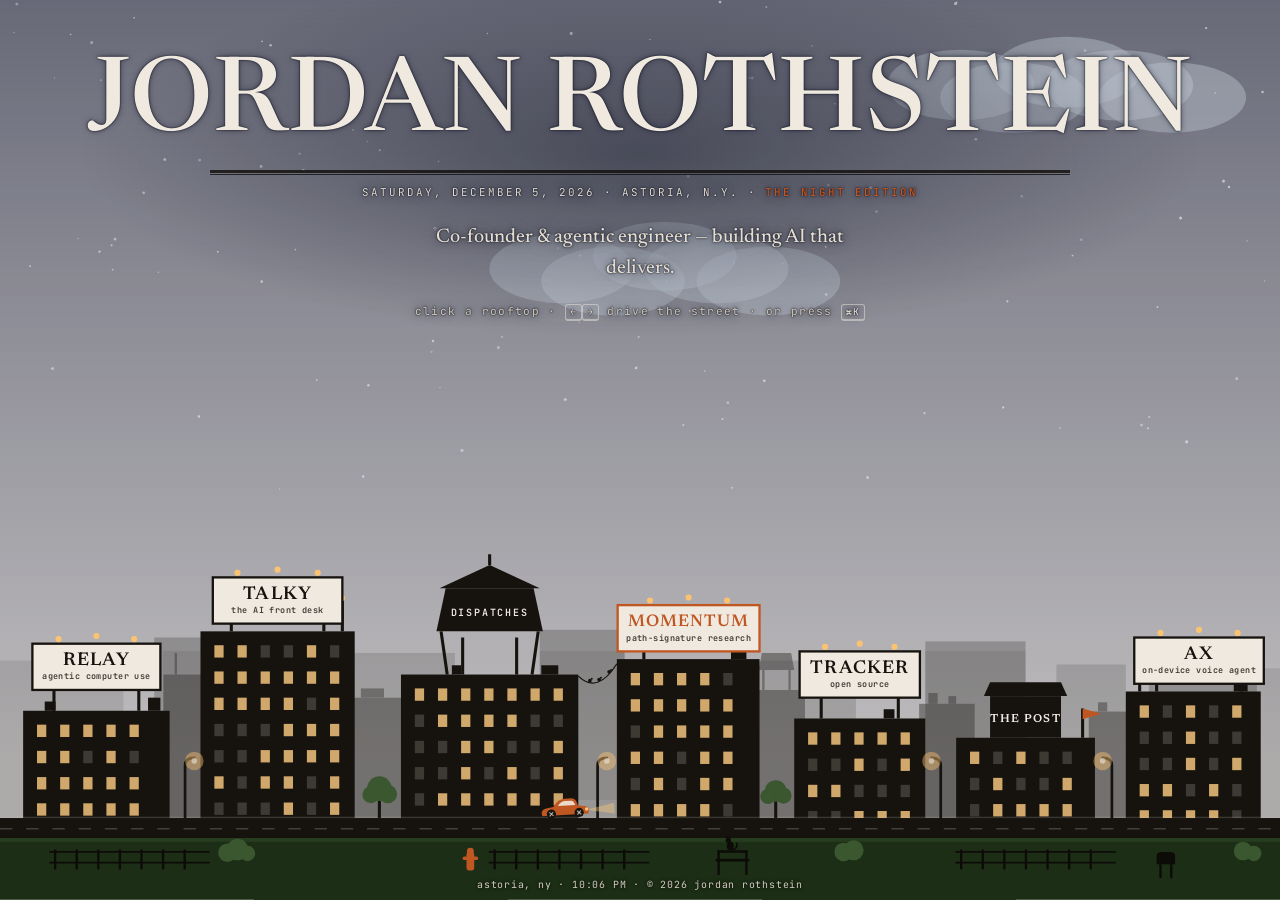
==== index.html @ bc7939bc "A green foreground park clears the dock The scene gains a nearest layer: a dark-green park strip alo" ====
<!doctype html>
<html lang="en">
<head>
  <meta charset="utf-8">
  <meta name="viewport" content="width=device-width, initial-scale=1">
  <title>Jordan Rothstein</title>
  <meta name="description" content="Jordan Rothstein — co-founder & agentic engineer, building AI that delivers. A living front page over Astoria: real weather, a biplane, and the work on the rooftops.">
  <link rel="preconnect" href="https://fonts.googleapis.com">
  <link rel="preconnect" href="https://fonts.gstatic.com" crossorigin>
  <link href="https://fonts.googleapis.com/css2?family=Newsreader:ital,opsz,wght@0,6..72,300..700;1,6..72,300..700&family=JetBrains+Mono:ital,wght@0,300..700;1,300..700&display=swap" rel="stylesheet">
  <link rel="stylesheet" href="styles.css">
  <link rel="icon" type="image/svg+xml" href="favicon.svg">
  <link rel="apple-touch-icon" href="favicon.svg">

  <!-- share card — swap og:image/og:url for absolute URLs once the site has a domain -->
  <meta property="og:type" content="website">
  <meta property="og:title" content="Jordan Rothstein — The Evening Post">
  <meta property="og:description" content="Co-founder & agentic engineer, building AI that delivers. A living front page over Astoria with real weather and a biplane.">
  <meta property="og:url" content="https://jvroth18.github.io/">
  <meta property="og:image" content="https://jvroth18.github.io/og.png">
  <meta name="twitter:card" content="summary_large_image">
  <meta name="twitter:title" content="Jordan Rothstein — The Evening Post">
  <meta name="twitter:description" content="Co-founder & agentic engineer, building AI that delivers. A living front page over Astoria with real weather and a biplane.">
  <meta name="twitter:image" content="https://jvroth18.github.io/og.png">
</head>
<body>

  <!-- the sky: full-viewport live weather -->
  <canvas id="weather" aria-hidden="true"></canvas>
  <!-- the biplane: flies in the sky, in front of it, behind the skyline & panels -->
  <canvas id="sky" aria-hidden="true"></canvas>

  <!-- ===== masthead, printed on the sky ===== -->
  <header class="masthead">
    <h1 class="masthead-name reveal">Jordan Rothstein</h1>
    <div class="mast-rule reveal" aria-hidden="true"></div>
    <p class="dateline mono reveal"><span id="folio-date">…</span> · <span id="mast-wx">…</span> · <span id="edition">the evening post</span></p>
    <p class="standfirst reveal">Co-founder &amp; agentic engineer — building AI that delivers.</p>
    <p class="skyline-hint mono reveal" id="hint-line" role="button" tabindex="0" aria-label="Open the index">
      <span class="hint-desktop">click a rooftop · <kbd>←</kbd><kbd>→</kbd> drive the street · or press <kbd>⌘K</kbd></span>
      <span class="hint-mobile">tap a rooftop · tap the car to cruise · or tap here</span>
    </p>
  </header>

  <!-- ===== the skyline: content as geography ===== -->
  <div class="skyline" id="skyline" role="group" aria-label="Astoria rooftops — the site's navigation">
    <svg viewBox="0 0 1660 460" preserveAspectRatio="xMidYMax slice">
      <!-- back layer: distant blocks -->
      <g class="far" aria-hidden="true">
        <rect x="-20" y="150" width="180" height="240"/>
        <rect x="200" y="120" width="120" height="270"/>
        <rect x="440" y="140" width="150" height="250"/>
        <rect x="700" y="110" width="110" height="280"/>
        <rect x="940" y="150" width="170" height="240"/>
        <rect x="1200" y="125" width="130" height="265"/>
        <rect x="1370" y="155" width="90" height="235"/>
        <rect x="1490" y="130" width="140" height="260"/>
        <rect x="1610" y="160" width="70" height="230"/>
      </g>

      <!-- middle distance: a second rank of rooftops in the gaps -->
      <g class="mid" aria-hidden="true">
        <rect x="212" y="168" width="58" height="212"/>
        <line x1="228" y1="168" x2="228" y2="140"/>
        <rect x="452" y="198" width="94" height="182"/>
        <rect x="468" y="186" width="30" height="12"/>
        <rect x="972" y="188" width="72" height="192"/>
        <line x1="990" y1="188" x2="990" y2="162"/>
        <line x1="1024" y1="188" x2="1024" y2="162"/>
        <path d="M 984 162 L 1030 162 L 1026 140 L 988 140 Z"/>
        <rect x="1192" y="206" width="72" height="174"/>
        <rect x="1204" y="192" width="12" height="14"/>
        <rect x="1230" y="196" width="10" height="10"/>
        <rect x="1412" y="216" width="64" height="164"/>
        <rect x="1424" y="204" width="12" height="12"/>
      </g>

      <!-- near layer: the acting buildings -->
      <g class="near">
        <!-- b1: Relay billboard -->
        <g class="spot" data-open="project-0" tabindex="0" role="button" aria-label="Relay — agentic computer use">
          <rect class="bldg" x="30" y="215" width="190" height="165"/>
          <rect class="bldg" x="192" y="198" width="16" height="17"/>
          <g class="win" data-b="1"></g>
          <g class="bb">
            <line x1="70" y1="215" x2="70" y2="185"/>
            <line x1="180" y1="215" x2="180" y2="185"/>
            <rect class="board" x="42" y="128" width="166" height="60"/>
            <circle class="lamp" cx="76" cy="122" r="4"/>
            <circle class="lamp" cx="125" cy="118" r="4"/>
            <circle class="lamp" cx="174" cy="122" r="4"/>
            <text class="board-label" x="125" y="156">RELAY</text>
            <text class="board-sub" x="125" y="174">agentic computer use</text>
          </g>
        </g>

        <!-- b2: Talky billboard (tallest) -->
        <g class="spot" data-open="project-1" tabindex="0" role="button" aria-label="Talky Voice AI — the AI front desk">
          <rect class="bldg" x="260" y="112" width="200" height="268"/>
          <g class="win" data-b="2"></g>
          <line x1="444" y1="112" x2="444" y2="72"/>
          <circle class="lamp" cx="444" cy="69" r="3.4"/>
          <g class="bb">
            <line x1="300" y1="112" x2="300" y2="100"/>
            <line x1="420" y1="112" x2="420" y2="100"/>
            <rect class="board" x="276" y="42" width="168" height="60"/>
            <circle class="lamp" cx="308" cy="36" r="4"/>
            <circle class="lamp" cx="360" cy="32" r="4"/>
            <circle class="lamp" cx="412" cy="36" r="4"/>
            <text class="board-label" x="360" y="70">TALKY</text>
            <text class="board-sub" x="360" y="88">the AI front desk</text>
          </g>
        </g>

        <!-- water tower: DISPATCHES (writing) -->
        <g class="spot" data-open="writing" tabindex="0" role="button" aria-label="Dispatches — essays">
          <rect class="bldg" x="520" y="168" width="230" height="212"/>
          <g class="win" data-b="3"></g>
          <rect class="bldg" x="702" y="156" width="22" height="12"/>
          <g class="tower">
            <line x1="580" y1="168" x2="572" y2="112"/>
            <line x1="690" y1="168" x2="698" y2="112"/>
            <line x1="600" y1="168" x2="600" y2="120"/>
            <line x1="670" y1="168" x2="670" y2="120"/>
            <path class="tank" d="M 566 112 L 704 112 L 692 56 L 578 56 Z"/>
            <path class="tank-roof" d="M 570 56 L 700 56 L 635 26 Z"/>
            <line x1="635" y1="26" x2="635" y2="12"/>
            <text class="tank-label" x="635" y="92">DISPATCHES</text>
          </g>
        </g>

        <!-- b4: Momentum billboard -->
        <g class="spot" data-open="project-2" tabindex="0" role="button" aria-label="Momentum Surface — quant research">
          <rect class="bldg" x="800" y="152" width="185" height="228"/>
          <g class="win" data-b="4"></g>
          <rect class="bldg" x="948" y="140" width="20" height="12"/>
          <g class="bb">
            <line x1="835" y1="152" x2="835" y2="140"/>
            <line x1="950" y1="152" x2="950" y2="140"/>
            <rect class="board" x="801" y="82" width="184" height="60"/>
            <circle class="lamp" cx="843" cy="76" r="4"/>
            <circle class="lamp" cx="893" cy="72" r="4"/>
            <circle class="lamp" cx="943" cy="76" r="4"/>
            <text class="board-label" x="893" y="109" style="font-size:22px">MOMENTUM</text>
            <text class="board-sub" x="893" y="128">path-signature research</text>
          </g>
        </g>

        <!-- b5: tracker billboard -->
        <g class="spot" data-open="project-3" tabindex="0" role="button" aria-label="tracker — open-source CLI">
          <rect class="bldg" x="1030" y="225" width="170" height="155"/>
          <g class="win" data-b="5"></g>
          <g class="bb">
            <line x1="1065" y1="225" x2="1065" y2="196"/>
            <line x1="1165" y1="225" x2="1165" y2="196"/>
            <rect class="board" x="1037" y="138" width="156" height="60"/>
            <circle class="lamp" cx="1070" cy="132" r="4"/>
            <circle class="lamp" cx="1115" cy="128" r="4"/>
            <circle class="lamp" cx="1160" cy="132" r="4"/>
            <text class="board-label" x="1115" y="166">TRACKER</text>
            <text class="board-sub" x="1115" y="184">open source</text>
          </g>
        </g>

        <!-- newsstand: THE POST (contact) -->
        <g class="spot" data-open="contact" tabindex="0" role="button" aria-label="The Post — contact Jordan">
          <rect class="bldg" x="1240" y="250" width="180" height="130"/>
          <g class="win" data-b="6"></g>
          <g class="stand">
            <rect class="kiosk" x="1284" y="196" width="92" height="54"/>
            <path class="awning" d="M 1276 196 L 1384 196 L 1376 178 L 1284 178 Z"/>
            <line x1="1404" y1="250" x2="1404" y2="212"/>
            <path class="flag" d="M 1404 212 L 1428 219 L 1404 226 Z"/>
            <text class="stand-label" x="1330" y="230">THE POST</text>
          </g>
        </g>

        <!-- b7: AX billboard — the on-device voice agent -->
        <g class="spot" data-open="project-4" tabindex="0" role="button" aria-label="AX — on-device voice agent">
          <rect class="bldg" x="1460" y="190" width="175" height="190"/>
          <rect class="bldg" x="1600" y="178" width="18" height="12"/>
          <g class="win" data-b="7"></g>
          <line x1="1478" y1="190" x2="1478" y2="152"/>
          <circle class="lamp" cx="1478" cy="149" r="3.4"/>
          <g class="bb">
            <line x1="1500" y1="190" x2="1500" y2="180"/>
            <line x1="1610" y1="190" x2="1610" y2="180"/>
            <rect class="board" x="1471" y="120" width="168" height="60"/>
            <circle class="lamp" cx="1505" cy="114" r="4"/>
            <circle class="lamp" cx="1555" cy="110" r="4"/>
            <circle class="lamp" cx="1605" cy="114" r="4"/>
            <text class="board-label" x="1555" y="148">AX</text>
            <text class="board-sub" x="1555" y="166">on-device voice agent</text>
          </g>
        </g>
      </g>

      <!-- rooftop details: chimneys and a pigeon wire, same ink as the near rank -->
      <g class="roof-deco" aria-hidden="true">
        <rect x="58" y="203" width="14" height="12"/>
        <rect x="586" y="156" width="12" height="12"/>
        <rect x="1146" y="213" width="14" height="12"/>
        <path class="wire" d="M 750 170 Q 775 194 800 154"/>
        <g class="pigeon"><circle cx="765" cy="176" r="2.4"/><circle cx="767.4" cy="173.6" r="1.3"/></g>
        <g class="pigeon"><circle cx="777" cy="174.5" r="2.4"/><circle cx="779.4" cy="172.1" r="1.3"/></g>
        <g class="pigeon"><circle cx="790" cy="164.5" r="2.4"/><circle cx="792.4" cy="162.1" r="1.3"/></g>
      </g>

      <!-- the street: grounds the whole composition -->
      <rect class="street" x="0" y="354" width="1660" height="26" aria-hidden="true"/>

      <!-- street furniture: curb, lane line, lamps and trees in the gaps -->
      <g class="deco" aria-hidden="true">
        <rect class="curb" x="0" y="352.4" width="1660" height="1.8"/>
        <line class="lane" x1="0" y1="368" x2="1660" y2="368"/>
        <g class="lamp-post" transform="translate(240 354)">
          <path class="post" d="M 0 0 L 0 -68 Q 0 -78 12 -78"/>
          <circle class="lamp-glow" cx="12" cy="-74" r="12"/>
          <circle class="lamp-bulb" cx="12" cy="-74" r="3.6"/>
        </g>
        <g class="lamp-post" transform="translate(775 354)">
          <path class="post" d="M 0 0 L 0 -68 Q 0 -78 12 -78"/>
          <circle class="lamp-glow" cx="12" cy="-74" r="12"/>
          <circle class="lamp-bulb" cx="12" cy="-74" r="3.6"/>
        </g>
        <g class="lamp-post" transform="translate(1220 354) scale(-1 1)">
          <path class="post" d="M 0 0 L 0 -68 Q 0 -78 12 -78"/>
          <circle class="lamp-glow" cx="12" cy="-74" r="12"/>
          <circle class="lamp-bulb" cx="12" cy="-74" r="3.6"/>
        </g>
        <g class="lamp-post" transform="translate(1442 354) scale(-1 1)">
          <path class="post" d="M 0 0 L 0 -68 Q 0 -78 12 -78"/>
          <circle class="lamp-glow" cx="12" cy="-74" r="12"/>
          <circle class="lamp-bulb" cx="12" cy="-74" r="3.6"/>
        </g>
        <g class="tree" transform="translate(492 354)">
          <line x1="0" y1="0" x2="0" y2="-26"/>
          <circle cx="0" cy="-38" r="16"/>
          <circle cx="-11" cy="-30" r="11"/>
          <circle cx="11" cy="-31" r="12"/>
        </g>
        <g class="tree" transform="translate(1006 354)">
          <line x1="0" y1="0" x2="0" y2="-24"/>
          <circle cx="0" cy="-35" r="14"/>
          <circle cx="-10" cy="-28" r="10"/>
          <circle cx="10" cy="-29" r="10.5"/>
        </g>
      </g>

      <!-- the delivery car: ← → drives it building to building -->
      <g class="car" id="car" tabindex="0" role="button" aria-label="The delivery car — drives the street between buildings">
        <g class="car-rig" id="car-rig">
          <polygon class="beam" points="27,-9 64,-2 64,-16"/>
          <path class="car-body" d="M -30 -4 Q -33 -13 -23 -14 L -15 -15 Q -9 -25 0 -25 L 9 -25 Q 15 -25 17 -15 L 25 -14 Q 33 -13 30 -4 Z"/>
          <path class="car-window" d="M -9 -16 Q -5 -22 0 -22 L 8 -22 Q 12 -22 13.5 -16 Z"/>
          <circle class="headlight" cx="28" cy="-10" r="2.2"/>
          <g class="wheel-g" transform="translate(-18,-6)">
            <circle class="wheel" r="6"/>
            <g class="spokes"><line x1="-3.6" y1="0" x2="3.6" y2="0"/><line x1="0" y1="-3.6" x2="0" y2="3.6"/></g>
          </g>
          <g class="wheel-g" transform="translate(18,-6)">
            <circle class="wheel" r="6"/>
            <g class="spokes"><line x1="-3.6" y1="0" x2="3.6" y2="0"/><line x1="0" y1="-3.6" x2="0" y2="3.6"/></g>
          </g>
        </g>
      </g>

      <!-- foreground: the park strip below the street. Green — the
           living edge of the scene — and deliberately sacrificial: an
           overlaying dock/taskbar covers this band, never the street
           or the car. -->
      <g class="fg" aria-hidden="true">
        <rect class="fg-ground" x="0" y="380" width="1660" height="80"/>
        <rect class="grass-glint" x="0" y="380" width="1660" height="5"/>
        <g class="fence">
          <line class="pickets" x1="70" y1="408" x2="266" y2="408"/>
          <line class="rail" x1="64" y1="398" x2="272" y2="398"/>
          <line class="rail" x1="64" y1="412" x2="272" y2="412"/>
        </g>
        <g class="fence">
          <line class="pickets" x1="640" y1="408" x2="836" y2="408"/>
          <line class="rail" x1="634" y1="398" x2="842" y2="398"/>
          <line class="rail" x1="634" y1="412" x2="842" y2="412"/>
        </g>
        <g class="fence">
          <line class="pickets" x1="1245" y1="408" x2="1441" y2="408"/>
          <line class="rail" x1="1239" y1="398" x2="1447" y2="398"/>
          <line class="rail" x1="1239" y1="412" x2="1447" y2="412"/>
        </g>
        <!-- shrubs -->
        <circle class="shrub" cx="295" cy="399" r="12"/><circle class="shrub" cx="308" cy="395" r="14"/><circle class="shrub" cx="321" cy="400" r="10"/>
        <circle class="shrub" cx="1094" cy="398" r="12"/><circle class="shrub" cx="1107" cy="396" r="13"/>
        <circle class="shrub" cx="1612" cy="397" r="12"/><circle class="shrub" cx="1626" cy="400" r="10"/>
        <!-- hydrant, curbside by the fence line -->
        <g class="hydrant">
          <rect x="605" y="398" width="10" height="24" rx="3"/>
          <circle cx="610" cy="397" r="4.5"/>
          <rect x="600" y="404" width="20" height="4.5" rx="2"/>
        </g>
        <!-- bench, with the park cat on its backrest -->
        <rect x="930" y="396" width="40" height="3.2" rx="1.6"/>
        <rect x="928" y="407" width="44" height="3.6" rx="1.8"/>
        <line class="bench-leg" x1="932" y1="396" x2="932" y2="428"/>
        <line class="bench-leg" x1="968" y1="396" x2="968" y2="428"/>
        <ellipse cx="947" cy="390.5" rx="4.5" ry="5.5"/>
        <circle cx="944.5" cy="383" r="3.4"/>
        <path d="M 942 381 L 941.5 377.7 L 944.2 379.5 Z"/>
        <path d="M 945.6 379.7 L 947.6 377.3 L 947.9 380.7 Z"/>
        <path class="cat-tail" d="M 951 395 Q 956.5 393.5 955.5 387"/>
        <!-- mailbox -->
        <path d="M 1500 414 L 1500 404 Q 1500 398 1506 398 L 1518 398 Q 1524 398 1524 404 L 1524 414 Z"/>
        <line class="bench-leg" x1="1505" y1="414" x2="1505" y2="432"/>
        <line class="bench-leg" x1="1519" y1="414" x2="1519" y2="432"/>
      </g>
    </svg>
  </div>

  <!-- ===== the clipping: content panel, newspaper-styled ===== -->
  <div class="clipping-layer" id="clipping-layer" hidden>
    <div class="clipping" role="dialog" aria-modal="false" aria-labelledby="clip-title">
      <button class="clip-close mono" id="clip-close" aria-label="Close">✕ close</button>
      <div class="clip-body" id="clip-body"></div>
    </div>
  </div>

  <!-- command palette (the index — escape hatch) -->
  <div class="palette-layer" id="palette-layer" hidden>
    <div class="palette-backdrop" id="palette-backdrop"></div>
    <div class="palette" role="dialog" aria-modal="true" aria-label="Index">
      <form id="palette-form" autocomplete="off">
        <div class="palette-input-row">
          <span class="palette-prompt">›</span>
          <input id="palette-input" class="mono" type="text" spellcheck="false" autocomplete="off"
                 placeholder="The index — where to?" aria-label="Search">
        </div>
      </form>
      <ul class="palette-list" id="palette-list" role="listbox"></ul>
      <div class="palette-foot mono">
        <span><kbd>↑↓</kbd> navigate</span><span><kbd>↵</kbd> select</span><span><kbd>esc</kbd> close</span>
      </div>
    </div>
  </div>

  <div class="toasts" id="toasts" aria-live="polite"></div>
  <div id="hud" class="mono" hidden></div>

  <footer class="colophon mono">
    <span id="sb-wx">…</span>&nbsp;·&nbsp;<span id="sb-clock"></span>&nbsp;·&nbsp;©&nbsp;<span id="year"></span>&nbsp;jordan rothstein
  </footer>

  <script src="script.js"></script>
</body>
</html>
---- styles.css ----
/* ============================================================
   THE EVENING POST — one living front page over Astoria.
   A single scene: real sky above, ink rooftops below, the
   biplane as the only actor. Content lives on the rooftops.
   The palette shifts with the real sky (editions), never by
   a manual toggle — same scene, different conditions.
   ============================================================ */

:root {
  /* the "print" layer */
  --paper: #f7f3ec;
  --ink: #16130f;
  --ink-soft: #4c4740;
  --ink-faint: #8b847a;
  --line: rgba(20, 18, 16, 0.2);
  --line-strong: rgba(20, 18, 16, 0.85);
  --accent: #c05621;
  --accent-soft: rgba(192, 86, 33, 0.1);
  --serif: "Newsreader", Georgia, serif;
  --mono: "JetBrains Mono", ui-monospace, SFMono-Regular, Menlo, monospace;
  --ease: cubic-bezier(.22, 1, .36, 1);

  /* scene tokens the JS retunes with the real sky */
  --sky-ink: #16130f;          /* skyline silhouette color */
  --fg-ink: #0d0b08;           /* foreground silhouettes: nearest, darkest */
  --leaf: #5b8746;             /* canopies & shrubs — the living green */
  --grass: #2b4423;            /* the foreground park strip */
  --lamp: rgba(255, 196, 110, 0);   /* billboard lamps: off by day */
  --window-glow: rgba(255, 205, 130, 0);
  --mast-ink: #16130f;         /* nameplate ink over the sky */
}

/* night: JS sets data-edition on <html> from the real sun times */
html[data-edition="night"] {
  --paper: #efe9df;
  --lamp: rgba(255, 196, 110, .95);
  --window-glow: rgba(255, 205, 130, .8);
  --leaf: #3a5730;
  --grass: #1c2e15;
}
html[data-edition="evening"], html[data-edition="morning"] {
  --lamp: rgba(255, 196, 110, .55);
  --window-glow: rgba(255, 205, 130, .35);
  --leaf: #4d703b;
  --grass: #24381c;
}

* { box-sizing: border-box; margin: 0; padding: 0; }
html, body { height: 100%; }

body {
  background: var(--paper);
  color: var(--ink);
  font-family: var(--serif);
  font-size: 17.5px;
  line-height: 1.6;
  -webkit-font-smoothing: antialiased;
  overflow: hidden;
}

.mono { font-family: var(--mono); }
a { color: inherit; }
::selection { background: var(--accent); color: #fff; }
kbd {
  font-family: var(--mono); font-size: .85em;
  border: 1px solid var(--line); border-bottom-width: 2px;
  border-radius: 3px; padding: .05em .4em;
  background: var(--paper);
}
:focus-visible { outline: 2px solid var(--accent); outline-offset: 2px; }

/* ============ Scene layers ============ */
#weather { position: fixed; inset: 0; z-index: 0; width: 100%; height: 100%; pointer-events: none; }
#sky     { position: fixed; inset: 0; z-index: 1; width: 100%; height: 100%; pointer-events: none; }

/* ============ Masthead in the sky ============ */
.masthead {
  position: fixed; top: clamp(1.6rem, 6vh, 4.2rem); left: 0; right: 0;
  z-index: 2; text-align: center; pointer-events: none;
  padding: 0 1.5rem;
}
.masthead a, .masthead kbd { pointer-events: auto; }
.masthead-name {
  font-size: clamp(2.6rem, 8vw, 6.8rem);
  font-weight: 500; text-transform: uppercase;
  letter-spacing: .01em; line-height: 1.02;
  color: var(--mast-ink);
  text-wrap: balance;
}
/* the classic double rule under the nameplate */
.mast-rule {
  width: min(860px, 84vw);
  margin: .7rem auto .6rem;
  height: 5px;
  border-top: 3px solid var(--line-strong);
  border-bottom: 1px solid var(--line-strong);
}
.dateline {
  font-size: .68rem; letter-spacing: .18em; text-transform: uppercase;
  color: var(--ink-soft);
}
#edition { color: var(--accent); font-weight: 600; white-space: nowrap; }
.standfirst {
  margin: 1.3rem auto 0; max-width: 42ch;
  font-size: clamp(1rem, 1.6vw, 1.18rem);
  line-height: 1.55;
  font-style: italic; color: var(--ink-soft);
}
.standfirst a { color: var(--accent); text-decoration-thickness: 1px; text-underline-offset: 3px; }
.skyline-hint {
  margin-top: 1.2rem;
  font-size: .66rem; letter-spacing: .12em; color: var(--ink-faint);
}

/* ============ The skyline ============ */
.skyline {
  position: fixed; left: 0; right: 0; bottom: 0;
  z-index: 3;
  max-height: 56vh; overflow: hidden;
  display: flex; align-items: flex-end; justify-content: center;
}
/* the art keeps its full aspect; on narrow screens it stays big and
   crops equally at the sides instead of losing its rooftops */
.skyline svg { width: max(100%, 1268px); flex: none; height: auto; display: block; }

/* three depths of distance for atmospheric perspective */
.far rect { fill: var(--sky-ink); opacity: .1; }
.far rect:nth-child(even) { opacity: .22; }
.mid { opacity: .38; }
.mid rect, .mid path { fill: var(--sky-ink); }
.mid line { stroke: var(--sky-ink); stroke-width: 3; }

/* rooftop + street dressing, all in the near ink */
.roof-deco rect, .roof-deco .pigeon circle { fill: var(--sky-ink); }
.roof-deco .wire { stroke: var(--sky-ink); stroke-width: 1.6; fill: none; }
.deco { pointer-events: none; }
.deco .curb { fill: var(--paper); opacity: .16; }
.deco .lane { stroke: var(--paper); opacity: .2; stroke-width: 2; stroke-dasharray: 16 18; }
.lamp-post .post { stroke: var(--sky-ink); stroke-width: 3.5; fill: none; stroke-linecap: round; }
.lamp-post .lamp-bulb { fill: var(--paper); opacity: .55; }
.lamp-post .lamp-glow { fill: var(--lamp); opacity: .45; transition: fill 1s var(--ease); }
.tree line { stroke: var(--sky-ink); stroke-width: 4; }
.tree circle { fill: var(--leaf); transition: fill 1.2s var(--ease); }

/* the foreground park strip: the scene's living green edge */
.fg { pointer-events: none; }
.fg rect, .fg circle, .fg path, .fg ellipse { fill: var(--fg-ink); }
.fg .fg-ground { fill: var(--grass); transition: fill 1.2s var(--ease); }
.fg .grass-glint { fill: var(--leaf); opacity: .35; transition: fill 1.2s var(--ease); }
.fg .shrub { fill: var(--leaf); transition: fill 1.2s var(--ease); }
.fg .hydrant rect, .fg .hydrant circle { fill: var(--accent); }
.fg .fence .pickets { stroke: var(--fg-ink); stroke-width: 26; stroke-dasharray: 3 25; }
.fg .fence .rail { stroke: var(--fg-ink); stroke-width: 2.4; }
.fg .bench-leg { stroke: var(--fg-ink); stroke-width: 3; }
.fg .cat-tail { fill: none; stroke: var(--fg-ink); stroke-width: 2; stroke-linecap: round; }

.street { fill: var(--sky-ink); }
.flag { fill: var(--accent); }

.near .bldg, .near .tank, .near .tank-roof, .near .kiosk, .near .awning {
  fill: var(--sky-ink);
  stroke: none;
}
.near line { stroke: var(--sky-ink); stroke-width: 4; }
.near .board {
  fill: var(--paper);
  stroke: var(--sky-ink); stroke-width: 3;
}
.near .lamp { fill: var(--lamp); transition: fill 1s var(--ease); }

.board-label {
  font-family: var(--serif); font-weight: 600;
  font-size: 24px; letter-spacing: .06em;
  text-anchor: middle; fill: var(--sky-ink);
}
.board-sub {
  font-family: var(--mono); font-size: 10px; letter-spacing: .08em;
  text-anchor: middle; fill: var(--ink-soft);
}
.tank-label {
  font-family: var(--mono); font-weight: 600;
  font-size: 13px; letter-spacing: .18em;
  text-anchor: middle; fill: var(--paper);
}
.stand-label {
  font-family: var(--serif); font-weight: 600;
  font-size: 15px; letter-spacing: .1em;
  text-anchor: middle; fill: var(--paper);
}

/* windows: JS fills each .win group with rects */
.win rect { fill: var(--paper); opacity: .18; transition: opacity .6s var(--ease), fill .6s var(--ease); }
.win rect.lit { fill: var(--window-glow); opacity: 1; }

/* interaction: whole rooftop group is the target; .car-here marks
   the building the car is parked under */
.spot { cursor: pointer; transition: transform .25s var(--ease); }
.spot:hover, .spot:focus-visible, .spot.car-here { transform: translateY(-4px); }
.spot:hover .lamp, .spot:focus-visible .lamp, .spot.car-here .lamp { fill: rgba(255, 196, 110, .95); }
.spot:hover .board, .spot:focus-visible .board, .spot.car-here .board { stroke: var(--accent); }
.spot:hover .board-label, .spot:focus-visible .board-label, .spot.car-here .board-label { fill: var(--accent); }
.spot:hover .tank, .spot:focus-visible .tank, .spot.car-here .tank,
.spot:hover .kiosk, .spot:focus-visible .kiosk, .spot.car-here .kiosk { fill: var(--accent); }

/* ============ the car ============ */
.car { cursor: pointer; }
.car .car-body { fill: var(--accent); transition: filter .2s var(--ease); }
.car .car-window { fill: var(--paper); opacity: .9; }
.car .wheel { fill: var(--sky-ink); }
.car .spokes line { stroke: var(--paper); stroke-width: 1.4; opacity: .7; }
.car .headlight { fill: var(--car-lamp, var(--lamp)); transition: fill 1s var(--ease); }
.car .beam { fill: var(--car-lamp, var(--lamp)); opacity: .25; transition: fill 1s var(--ease); }
/* headlights flick on whenever the engine is running, whatever the hour */
.car.driving { --car-lamp: rgba(255, 196, 110, .75); }
/* and after dark they stay on, parked or not */
html[data-edition="night"] .car { --car-lamp: rgba(255, 205, 120, .95); }
html[data-edition="night"] .car .beam { opacity: .4; }
html[data-edition="evening"] .car { --car-lamp: rgba(255, 205, 120, .7); }
.car:hover .car-body, .car:focus-visible .car-body { filter: brightness(1.12); }
.puff {
  fill: var(--ink-faint); opacity: .5;
  animation: puff .7s var(--ease) forwards;
}
@keyframes puff { to { transform: translate(-8px, -14px) scale(2.6); opacity: 0; } }

/* ============ The clipping (content panel) ============ */
.clipping-layer {
  position: fixed; inset: 0; z-index: 10;
  display: flex; align-items: flex-end; justify-content: center;
  pointer-events: none;
}
.clipping-layer[hidden] { display: none; }
.clipping {
  pointer-events: auto;
  width: min(760px, 94vw);
  max-height: min(62vh, 560px);
  margin-bottom: clamp(1rem, 4vh, 2.4rem);
  background: var(--paper);
  border: 2px solid var(--line-strong);
  box-shadow: 8px 8px 0 rgba(20, 18, 16, 0.22);
  overflow-y: auto;
  animation: clip-up .35s var(--ease);
}
@keyframes clip-up { from { opacity: 0; transform: translateY(26px); } }

.clip-close {
  position: sticky; top: 0; float: right;
  margin: .7rem .8rem 0 0;
  font-size: .66rem; letter-spacing: .1em;
  background: var(--paper); color: var(--ink-soft);
  border: 1px solid var(--line); padding: .3rem .6rem;
  cursor: pointer;
}
.clip-close:hover { color: #fff; background: var(--accent); border-color: var(--accent); }
@media (pointer: coarse) {
  .clip-close { padding: .8rem 1.1rem; font-size: .72rem; }
}

.clip-body { padding: 1.6rem 2rem 1.8rem; }
.clip-eyebrow {
  font-family: var(--mono); font-size: .64rem; letter-spacing: .2em;
  text-transform: uppercase; color: var(--accent); font-weight: 600;
  margin-bottom: .3rem;
}
.clip-title { font-size: clamp(1.6rem, 3.5vw, 2.3rem); font-weight: 500; line-height: 1.1; margin-bottom: .15rem; }
.clip-role { font-style: italic; color: var(--ink-soft); margin-bottom: .9rem; }
.clip-desc { color: var(--ink-soft); font-size: .98rem; margin-bottom: 1.2rem; }

.spec { border: 1px solid var(--line-strong); margin-bottom: 1.2rem; }
.spec > div { display: grid; grid-template-columns: 96px 1fr; border-bottom: 1px solid var(--line); }
.spec > div:last-child { border-bottom: 0; }
.spec dt {
  padding: .55rem .8rem; font-family: var(--mono);
  font-size: .62rem; letter-spacing: .14em; text-transform: uppercase; font-weight: 600;
  color: var(--accent); border-right: 1px solid var(--line);
}
.spec dd { padding: .55rem .9rem; font-family: var(--mono); font-size: .74rem; color: var(--ink-soft); }

.btn-solid {
  display: inline-flex; align-items: center; gap: .45rem;
  font-family: var(--mono); font-size: .74rem; letter-spacing: .06em; text-decoration: none;
  padding: .6rem 1.15rem;
  background: var(--accent); color: #fff; border: 1px solid var(--accent);
  box-shadow: 3px 3px 0 rgba(20, 18, 16, 0.12);
  transition: all .2s var(--ease);
}
.btn-solid:hover { transform: translate(-1px, -1px); filter: brightness(1.06); }

.log-list { list-style: none; }
.log-item {
  display: grid; grid-template-columns: auto minmax(0,1fr) auto;
  gap: 1rem; align-items: baseline;
  padding: .85rem 0; border-bottom: 1px solid var(--line);
}
.log-date { font-family: var(--mono); font-size: .66rem; color: var(--ink-faint); white-space: nowrap; }
.log-title { display: block; font-size: 1.1rem; font-weight: 500; color: var(--ink); text-decoration: none; }
.log-item:hover .log-title { color: var(--accent); }
.log-excerpt { font-size: .88rem; color: var(--ink-soft); font-style: italic; }
.log-chips { display: flex; gap: .35rem; }
.log-chips a {
  font-family: var(--mono); font-size: .58rem; text-decoration: none;
  color: var(--ink-soft); border: 1px solid var(--line); padding: .15rem .5rem;
}
.log-chips a:hover { color: #fff; background: var(--accent); border-color: var(--accent); }
.log-placeholder { font-family: var(--mono); font-size: .78rem; color: var(--ink-faint); padding: .6rem 0 1rem; }
.log-placeholder a { color: var(--accent); }
.subscribe-row { margin-top: 1.1rem; }

.whois-grid { display: grid; grid-template-columns: repeat(auto-fit, minmax(220px, 1fr)); }
.whois-item {
  display: flex; align-items: center; gap: .7rem;
  padding: .85rem .3rem; font-family: var(--mono); font-size: .78rem;
  text-decoration: none; color: var(--ink-soft);
  border-bottom: 1px solid var(--line);
}
.whois-item:hover { color: var(--accent); }
.whois-key { color: var(--accent); min-width: 80px; font-size: .6rem; letter-spacing: .14em; text-transform: uppercase; font-weight: 600; }
.whois-val { font-weight: 500; color: var(--ink); }
.whois-item:hover .whois-val { color: var(--accent); }

/* ============ Palette (the index) ============ */
.palette-layer { position: fixed; inset: 0; z-index: 50; }
.palette-backdrop {
  position: absolute; inset: 0;
  background: rgba(20, 18, 16, 0.32);
  backdrop-filter: blur(2px);
  animation: fadein .18s var(--ease);
}
@keyframes fadein { from { opacity: 0; } }
.palette {
  position: relative; width: min(560px, 92vw); margin: 14vh auto 0;
  background: var(--paper); border: 2px solid var(--line-strong);
  box-shadow: 8px 8px 0 rgba(20, 18, 16, 0.18);
  animation: pal-in .22s var(--ease);
}
@keyframes pal-in { from { opacity: 0; transform: translateY(10px) scale(.985); } }
.palette-input-row { display: flex; align-items: center; gap: .7rem; padding: 1rem 1.2rem; border-bottom: 1px solid var(--line); }
.palette-prompt { color: var(--accent); font-family: var(--mono); font-weight: 700; }
#palette-input { flex: 1; border: 0; outline: 0; background: transparent; font-size: .95rem; color: var(--ink); caret-color: var(--accent); }
#palette-input::placeholder { color: var(--ink-faint); font-style: italic; font-family: var(--serif); }
.palette-list { list-style: none; max-height: min(46vh, 360px); overflow-y: auto; }
.palette-item {
  display: grid; grid-template-columns: 34px minmax(0,1fr) auto;
  align-items: center; gap: .6rem;
  padding: .6rem 1rem .6rem 1.2rem; cursor: pointer;
  border-left: 3px solid transparent;
}
.palette-item .pi-glyph { font-family: var(--mono); color: var(--ink-faint); text-align: center; }
.palette-item .pi-label { font-size: 1rem; font-weight: 500; }
.palette-item .pi-desc { font-family: var(--mono); font-size: .64rem; color: var(--ink-faint); }
.palette-item .pi-kbd { font-family: var(--mono); font-size: .62rem; color: var(--ink-faint); }
.palette-item.active { background: var(--accent-soft); border-left-color: var(--accent); }
.palette-item.active .pi-glyph, .palette-item.active .pi-label { color: var(--accent); }
.palette-empty { padding: 1.1rem; font-family: var(--mono); font-size: .76rem; color: var(--ink-faint); font-style: italic; }
.palette-foot { display: flex; gap: 1.2rem; padding: .55rem 1.2rem; border-top: 1px solid var(--line); font-size: .6rem; color: var(--ink-faint); }

/* ============ Toasts + HUD + colophon ============ */
.toasts { position: fixed; top: 1.2rem; right: 1.2rem; z-index: 60; display: flex; flex-direction: column; gap: .6rem; pointer-events: none; }
/* below ~1700px the nameplate reaches the corner — drop toasts under it */
@media (max-width: 1700px) {
  .toasts { top: 13rem; }
}
@media (max-width: 760px) {
  .toasts { top: auto; bottom: 44vh; right: 1rem; left: auto; }
}
.toast {
  background: var(--paper); border: 2px solid var(--line-strong);
  box-shadow: 5px 5px 0 rgba(20, 18, 16, 0.15);
  padding: .8rem 1.1rem; max-width: 320px;
  animation: toast-in .25s var(--ease);
}
.toast.out { opacity: 0; transform: translateX(12px); transition: all .3s var(--ease); }
@keyframes toast-in { from { opacity: 0; transform: translateX(12px); } }
.toast-title { font-family: var(--mono); font-size: .6rem; letter-spacing: .16em; text-transform: uppercase; color: var(--accent); font-weight: 600; margin-bottom: .25rem; }
.toast-body { font-family: var(--mono); font-size: .72rem; color: var(--ink-soft); white-space: pre-line; line-height: 1.7; }

#hud {
  position: fixed; top: 1.2rem; left: 50%; transform: translateX(-50%);
  z-index: 40; pointer-events: none;
  font-size: .7rem; letter-spacing: .06em; color: var(--ink-soft);
  background: var(--paper); border: 1px solid var(--line-strong);
  padding: .45rem 1rem; box-shadow: 3px 3px 0 rgba(20, 18, 16, 0.12);
}

/* the colophon lives on the street */
.colophon {
  position: fixed; left: 0; right: 0; bottom: 0; z-index: 4;
  text-align: center; padding: .35rem .5rem .45rem;
  font-size: .62rem; letter-spacing: .08em; color: var(--paper);
  opacity: .85; pointer-events: none;
  /* street-ink halo keeps the line legible when the car parks under it */
  text-shadow: 0 0 2px rgba(22, 19, 15, .9), 0 0 4px rgba(22, 19, 15, .9);
}
@media (max-width: 760px) {
  /* the mobile street band is too thin for the line — extend it */
  .colophon { background: var(--sky-ink); padding-bottom: .55rem; }
}

/* ============ Load-in ============ */
.reveal { opacity: 0; transform: translateY(16px); animation: rise .7s var(--ease) forwards; }
.masthead-name.reveal { animation-delay: .05s; }
.dateline.reveal { animation-delay: .2s; }
.standfirst.reveal { animation-delay: .3s; }
.skyline-hint.reveal { animation-delay: .45s; }
@keyframes rise { to { opacity: 1; transform: none; } }

/* ============ Responsive ============ */
@media (max-width: 760px) {
  .masthead { top: 1rem; }
  .dateline { font-size: .56rem; letter-spacing: .1em; }
  .standfirst { max-width: 34ch; font-size: 1rem; }
  .mast-rule { margin: .5rem auto .5rem; }
  .skyline { max-height: 42vh; }
  .clipping { max-height: 70vh; }
  .clip-body { padding: 1.2rem 1.2rem 1.4rem; }
  .log-item { grid-template-columns: 1fr; gap: .3rem; }
  .log-chips { justify-content: flex-start; }
}

/* any viewport narrower than the artwork scrolls instead of cropping —
   a centered overflow:hidden strip would clip the west end unreachably */
@media (max-width: 1267px) {
  .skyline {
    overflow-x: auto; overflow-y: hidden;
    justify-content: flex-start;
    -webkit-overflow-scrolling: touch;
    scrollbar-width: none;
  }
  .skyline::-webkit-scrollbar { display: none; }
}

@media (prefers-reduced-motion: reduce) {
  *, *::before, *::after { animation-duration: .01ms !important; transition-duration: .01ms !important; }
  .reveal { opacity: 1; transform: none; }
  .puff { display: none; }
}

/* ============================================================
   LEGIBILITY OVER THE SKY (winner of the three-way evaluation)
   Sky-duty ink + atmospheric paper halo, retuned per edition.
   ============================================================ */

:root {
  --sky-text: var(--ink);
  --sky-text-soft: var(--ink-soft);
  --sky-text-faint: #4c4740;   /* matches the dateline — the lighter value hovered near 3:1 on a midday sky */
  --sky-accent: var(--accent);
  --halo-core: rgba(247, 243, 236, .9);
  --halo-mid:  rgba(247, 243, 236, .5);
  --halo-wide: rgba(247, 243, 236, .25);
  --clearing:  rgba(247, 243, 236, .3);
}

/* warm mid-tone skies: promote soft ink toward full ink */
html[data-edition="morning"],
html[data-edition="evening"] {
  --sky-text-soft: #2b2620;
  --sky-text-faint: #3f3930;
  --halo-core: rgba(249, 242, 232, .95);
  --halo-mid:  rgba(249, 242, 232, .6);
  --halo-wide: rgba(249, 242, 232, .32);
  --clearing:  rgba(249, 242, 232, .4);
}

/* night: ink flips to bone; the halo flips to indigo */
html[data-edition="night"] {
  --sky-text: #efe9df;
  --sky-text-soft: #e4ddcf;
  --sky-text-faint: #c7bfae;
  --sky-accent: #e08744;
  --halo-core: rgba(12, 15, 32, .85);
  --halo-mid:  rgba(12, 15, 32, .55);
  --halo-wide: rgba(12, 15, 32, .3);
  --clearing:  rgba(12, 15, 32, .45);
}

/* a barely-there clearing in the sky behind the masthead */
.masthead::before {
  content: "";
  position: absolute;
  inset: -22% -4% -14%;
  z-index: -1;
  pointer-events: none;
  background: radial-gradient(ellipse 58% 72% at 50% 44%,
              var(--clearing) 0%, transparent 70%);
}

/* atmospheric halo: stacked tight shadows, never one big blur */
.dateline, .standfirst, .skyline-hint {
  text-shadow:
    0 0 1px var(--halo-core),
    0 0 2px var(--halo-core),
    0 0 6px var(--halo-mid),
    0 0 18px var(--halo-wide);
}
.masthead-name {
  text-shadow: 0 0 1px var(--halo-core), 0 0 2px var(--halo-core), 0 0 6px var(--halo-mid);
}
html[data-edition="night"] .masthead-name { color: var(--sky-text); }

/* edition-aware ink, eased so edition flips fade instead of snapping */
.masthead-name, .dateline, .standfirst, .skyline-hint {
  transition: color 1.2s var(--ease), text-shadow 1.2s var(--ease);
}
.dateline { color: var(--sky-text-soft); }
.standfirst {
  color: var(--sky-text-soft);
  font-style: normal;
  font-weight: 500;
  font-size: clamp(1.05rem, 1.7vw, 1.24rem);
}
.standfirst a { color: var(--sky-accent); }
.skyline-hint { color: var(--sky-text-faint); font-size: .7rem; font-weight: 500; pointer-events: auto; cursor: pointer; }
.skyline-hint:hover { color: var(--sky-accent); }
.hint-mobile { display: none; }
@media (pointer: coarse) {
  .hint-desktop { display: none; }
  .hint-mobile { display: inline; }
}
html[data-edition="night"] .skyline-hint kbd {
  background: transparent;
  color: var(--sky-text-soft);
  border-color: rgba(239, 233, 223, .5);
}

/* billboard sub-labels: bigger and bolder; tracking pays for the size */
.board-sub {
  font-size: 11px;
  font-weight: 600;
  letter-spacing: .05em;
  fill: #3f3a33;
}

/* ============ the composing room: contribution heatmap ============ */
.act-wrap { overflow-x: auto; margin-bottom: 1.2rem; padding-bottom: .3rem; }
.act-months {
  display: grid; gap: 3px;
  font-family: var(--mono); font-size: .56rem; letter-spacing: .08em;
  text-transform: uppercase; color: var(--ink-faint);
  margin-bottom: .35rem;
}
.act-grid {
  display: grid; grid-auto-flow: column;
  grid-template-rows: repeat(7, 11px); grid-auto-columns: 11px;
  gap: 3px;
}
.act-cell {
  width: 11px; height: 11px; border-radius: 2px;
  background: var(--paper);
  box-shadow: inset 0 0 0 1px var(--line);
}
.act-cell[data-b="pad"] { background: transparent; box-shadow: none; }
.act-cell[data-b="1"] { background: rgba(192, 86, 33, .22); box-shadow: none; }
.act-cell[data-b="2"] { background: rgba(192, 86, 33, .45); box-shadow: none; }
.act-cell[data-b="3"] { background: rgba(192, 86, 33, .7); box-shadow: none; }
.act-cell[data-b="4"] { background: var(--accent); box-shadow: none; }
.act-legend {
  display: flex; align-items: center; gap: .35rem;
  margin-top: .5rem;
  font-family: var(--mono); font-size: .6rem; letter-spacing: .06em;
  color: var(--ink-faint);
}
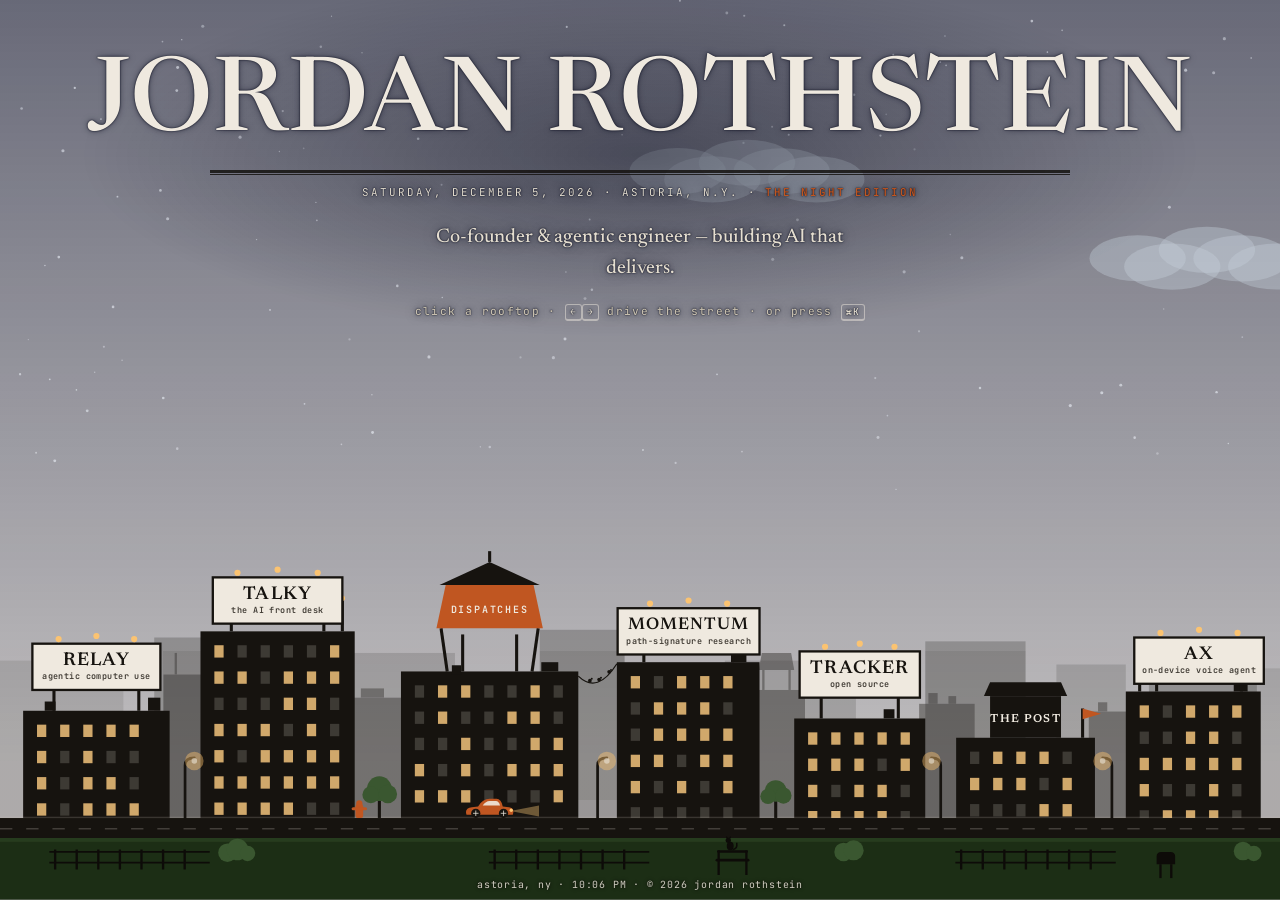
==== commit 7a1a3324: "Gradual car pace; the hydrant takes its post on the sidewalk The car now cruises at roughly the bipl" ====
--- a/index.html
+++ b/index.html
@@ -239,6 +239,12 @@
           <circle cx="-11" cy="-30" r="11"/>
           <circle cx="11" cy="-31" r="12"/>
         </g>
+        <!-- hydrant on the sidewalk, at the curb -->
+        <g class="hydrant">
+          <rect x="461" y="336" width="10" height="18" rx="3"/>
+          <circle cx="466" cy="335" r="4"/>
+          <rect x="456" y="340" width="20" height="4" rx="2"/>
+        </g>
         <g class="tree" transform="translate(1006 354)">
           <line x1="0" y1="0" x2="0" y2="-24"/>
           <circle cx="0" cy="-35" r="14"/>
@@ -291,12 +297,6 @@
         <circle class="shrub" cx="295" cy="399" r="12"/><circle class="shrub" cx="308" cy="395" r="14"/><circle class="shrub" cx="321" cy="400" r="10"/>
         <circle class="shrub" cx="1094" cy="398" r="12"/><circle class="shrub" cx="1107" cy="396" r="13"/>
         <circle class="shrub" cx="1612" cy="397" r="12"/><circle class="shrub" cx="1626" cy="400" r="10"/>
-        <!-- hydrant, curbside by the fence line -->
-        <g class="hydrant">
-          <rect x="605" y="398" width="10" height="24" rx="3"/>
-          <circle cx="610" cy="397" r="4.5"/>
-          <rect x="600" y="404" width="20" height="4.5" rx="2"/>
-        </g>
         <!-- bench, with the park cat on its backrest -->
         <rect x="930" y="396" width="40" height="3.2" rx="1.6"/>
         <rect x="928" y="407" width="44" height="3.6" rx="1.8"/>
--- a/styles.css
+++ b/styles.css
@@ -148,7 +148,7 @@
 .fg .fg-ground { fill: var(--grass); transition: fill 1.2s var(--ease); }
 .fg .grass-glint { fill: var(--leaf); opacity: .35; transition: fill 1.2s var(--ease); }
 .fg .shrub { fill: var(--leaf); transition: fill 1.2s var(--ease); }
-.fg .hydrant rect, .fg .hydrant circle { fill: var(--accent); }
+.hydrant rect, .hydrant circle { fill: var(--accent); }
 .fg .fence .pickets { stroke: var(--fg-ink); stroke-width: 26; stroke-dasharray: 3 25; }
 .fg .fence .rail { stroke: var(--fg-ink); stroke-width: 2.4; }
 .fg .bench-leg { stroke: var(--fg-ink); stroke-width: 3; }
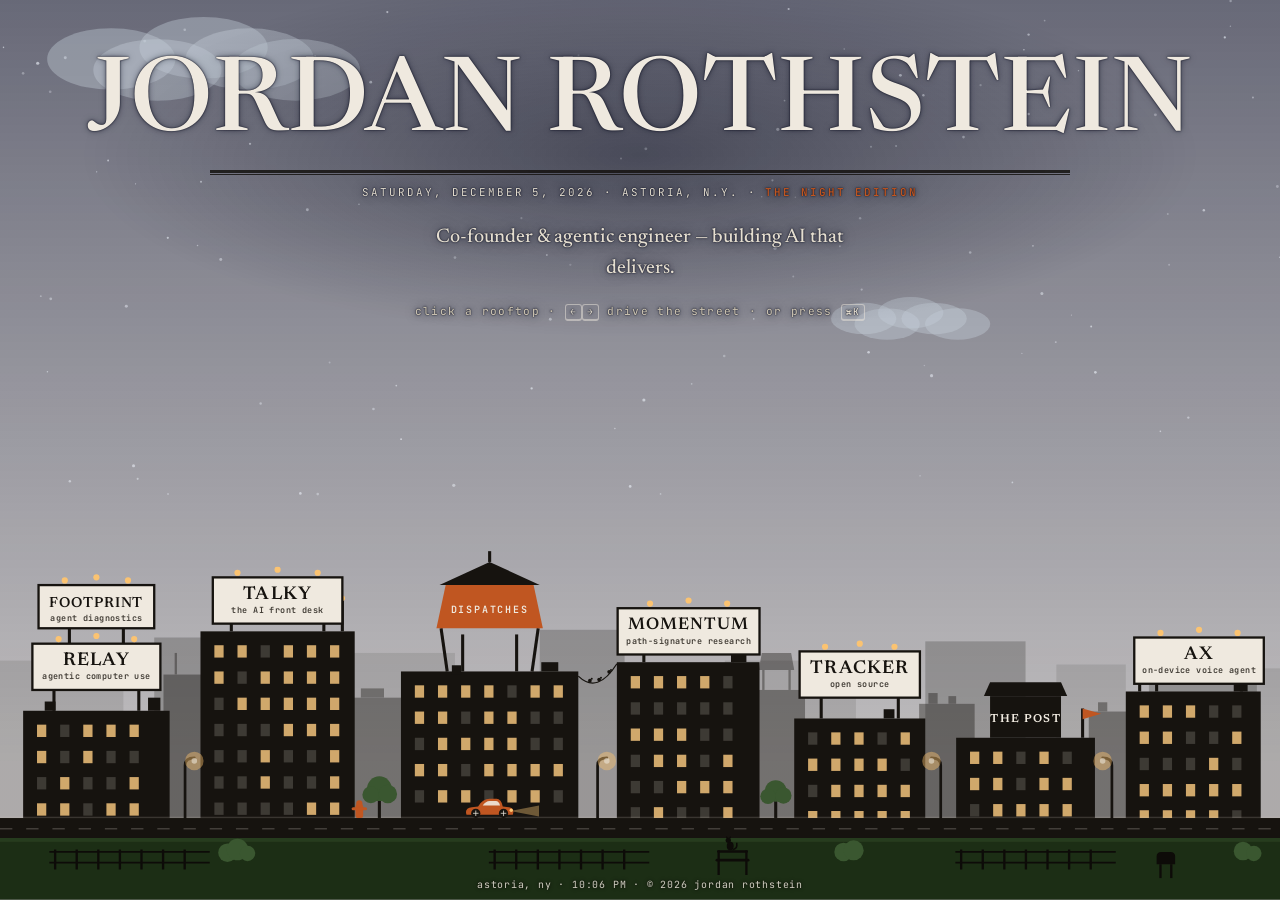
==== commit c9f958ae: "New billboard: agent-footprint (double-decker above Relay) Co-Authored-By: Claude Fable 5 <noreply@a" ====
--- a/index.html
+++ b/index.html
@@ -92,6 +92,18 @@
             <text class="board-label" x="125" y="156">RELAY</text>
             <text class="board-sub" x="125" y="174">agentic computer use</text>
           </g>
+        </g>
+
+        <!-- b1a: agent-footprint — double-decker board stacked above Relay's -->
+        <g class="spot" data-open="project-5" tabindex="0" role="button" aria-label="agent-footprint — AI-agent diagnostics">
+          <line x1="90" y1="108" x2="90" y2="128"/>
+          <line x1="160" y1="108" x2="160" y2="128"/>
+          <rect class="board" x="50" y="52" width="150" height="56"/>
+          <circle class="lamp" cx="84" cy="46" r="4"/>
+          <circle class="lamp" cx="125" cy="42" r="4"/>
+          <circle class="lamp" cx="166" cy="46" r="4"/>
+          <text class="board-label" x="125" y="80" style="font-size:19px">FOOTPRINT</text>
+          <text class="board-sub" x="125" y="98">agent diagnostics</text>
         </g>
 
         <!-- b2: Talky billboard (tallest) -->
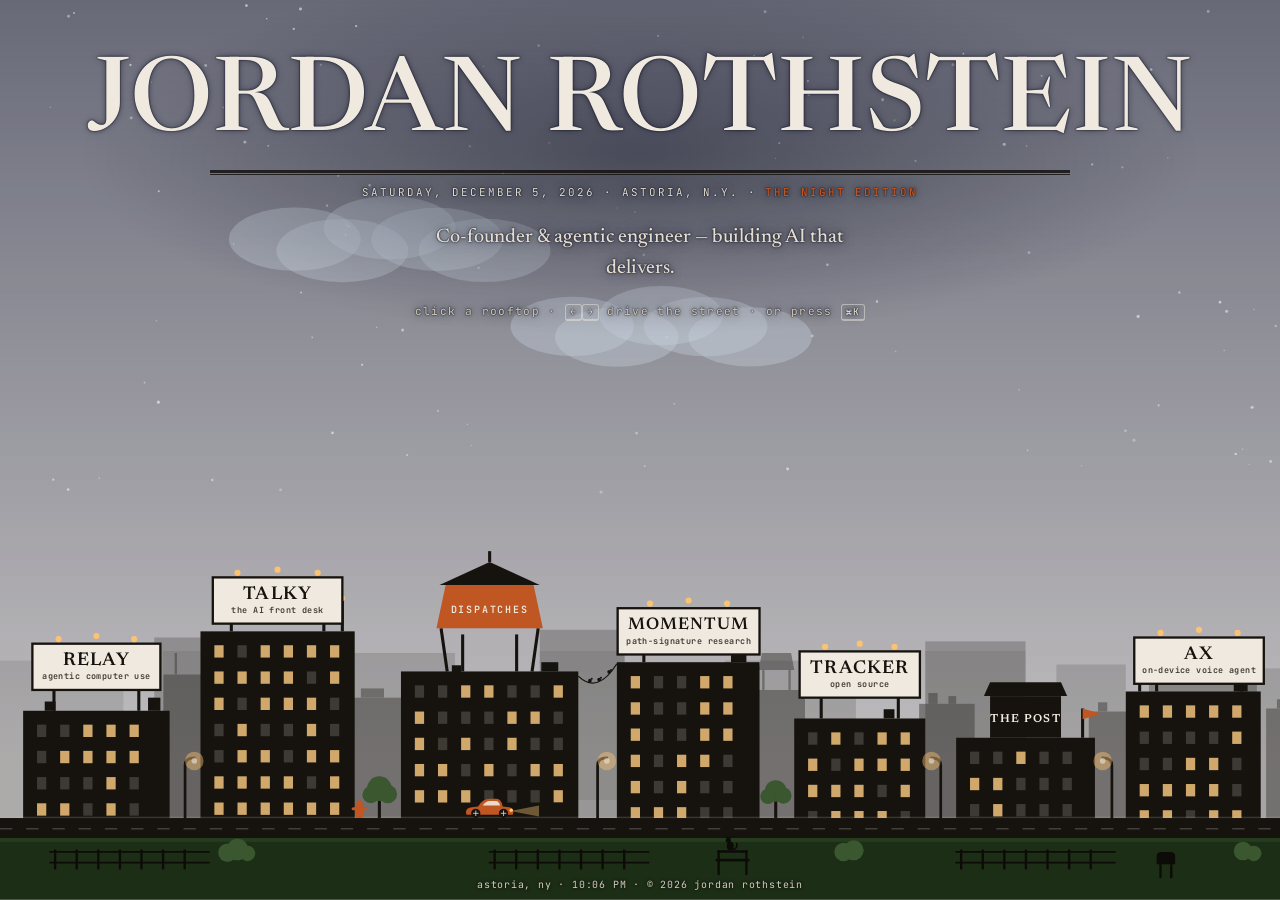
==== commit b17f7bdf: "FOOTPRINT gets its own building; the street pans east to the river The camera now follows the car wi" ====
--- a/index.html
+++ b/index.html
@@ -46,7 +46,7 @@
   <div class="skyline" id="skyline" role="group" aria-label="Astoria rooftops — the site's navigation">
     <svg viewBox="0 0 1660 460" preserveAspectRatio="xMidYMax slice">
       <!-- back layer: distant blocks -->
-      <g class="far" aria-hidden="true">
+      <g id="cam-far"><g class="far" aria-hidden="true">
         <rect x="-20" y="150" width="180" height="240"/>
         <rect x="200" y="120" width="120" height="270"/>
         <rect x="440" y="140" width="150" height="250"/>
@@ -56,10 +56,13 @@
         <rect x="1370" y="155" width="90" height="235"/>
         <rect x="1490" y="130" width="140" height="260"/>
         <rect x="1610" y="160" width="70" height="230"/>
-      </g>
+        <rect x="1720" y="135" width="140" height="255"/>
+        <rect x="1900" y="155" width="120" height="235"/>
+        <rect x="2060" y="170" width="110" height="220"/>
+      </g></g>
 
       <!-- middle distance: a second rank of rooftops in the gaps -->
-      <g class="mid" aria-hidden="true">
+      <g id="cam-mid"><g class="mid" aria-hidden="true">
         <rect x="212" y="168" width="58" height="212"/>
         <line x1="228" y1="168" x2="228" y2="140"/>
         <rect x="452" y="198" width="94" height="182"/>
@@ -73,10 +76,15 @@
         <rect x="1230" y="196" width="10" height="10"/>
         <rect x="1412" y="216" width="64" height="164"/>
         <rect x="1424" y="204" width="12" height="12"/>
-      </g>
+        <rect x="1642" y="212" width="66" height="168"/>
+        <rect x="1656" y="200" width="12" height="12"/>
+        <rect x="1926" y="206" width="78" height="174"/>
+        <line x1="1946" y1="206" x2="1946" y2="180"/>
+        <rect x="2062" y="224" width="58" height="156"/>
+      </g></g>
 
       <!-- near layer: the acting buildings -->
-      <g class="near">
+      <g id="cam-near"><g class="near">
         <!-- b1: Relay billboard -->
         <g class="spot" data-open="project-0" tabindex="0" role="button" aria-label="Relay — agentic computer use">
           <rect class="bldg" x="30" y="215" width="190" height="165"/>
@@ -92,18 +100,6 @@
             <text class="board-label" x="125" y="156">RELAY</text>
             <text class="board-sub" x="125" y="174">agentic computer use</text>
           </g>
-        </g>
-
-        <!-- b1a: agent-footprint — double-decker board stacked above Relay's -->
-        <g class="spot" data-open="project-5" tabindex="0" role="button" aria-label="agent-footprint — AI-agent diagnostics">
-          <line x1="90" y1="108" x2="90" y2="128"/>
-          <line x1="160" y1="108" x2="160" y2="128"/>
-          <rect class="board" x="50" y="52" width="150" height="56"/>
-          <circle class="lamp" cx="84" cy="46" r="4"/>
-          <circle class="lamp" cx="125" cy="42" r="4"/>
-          <circle class="lamp" cx="166" cy="46" r="4"/>
-          <text class="board-label" x="125" y="80" style="font-size:19px">FOOTPRINT</text>
-          <text class="board-sub" x="125" y="98">agent diagnostics</text>
         </g>
 
         <!-- b2: Talky billboard (tallest) -->
@@ -205,6 +201,22 @@
             <text class="board-sub" x="1555" y="166">on-device voice agent</text>
           </g>
         </g>
+        <!-- b8: FOOTPRINT billboard — end of the block, by the river -->
+        <g class="spot" data-open="project-5" tabindex="0" role="button" aria-label="agent-footprint — AI-agent diagnostics">
+          <rect class="bldg" x="1690" y="200" width="190" height="180"/>
+          <rect class="bldg" x="1852" y="188" width="18" height="12"/>
+          <g class="win" data-b="8"></g>
+          <g class="bb">
+            <line x1="1730" y1="200" x2="1730" y2="188"/>
+            <line x1="1840" y1="200" x2="1840" y2="188"/>
+            <rect class="board" x="1698" y="128" width="174" height="60"/>
+            <circle class="lamp" cx="1734" cy="122" r="4"/>
+            <circle class="lamp" cx="1785" cy="118" r="4"/>
+            <circle class="lamp" cx="1836" cy="122" r="4"/>
+            <text class="board-label" x="1785" y="156" style="font-size:21px">FOOTPRINT</text>
+            <text class="board-sub" x="1785" y="174">agent diagnostics</text>
+          </g>
+        </g>
       </g>
 
       <!-- rooftop details: chimneys and a pigeon wire, same ink as the near rank -->
@@ -219,12 +231,12 @@
       </g>
 
       <!-- the street: grounds the whole composition -->
-      <rect class="street" x="0" y="354" width="1660" height="26" aria-hidden="true"/>
+      <rect class="street" x="0" y="354" width="2090" height="26" aria-hidden="true"/>
 
       <!-- street furniture: curb, lane line, lamps and trees in the gaps -->
       <g class="deco" aria-hidden="true">
-        <rect class="curb" x="0" y="352.4" width="1660" height="1.8"/>
-        <line class="lane" x1="0" y1="368" x2="1660" y2="368"/>
+        <rect class="curb" x="0" y="352.4" width="2090" height="1.8"/>
+        <line class="lane" x1="0" y1="368" x2="2078" y2="368"/>
         <g class="lamp-post" transform="translate(240 354)">
           <path class="post" d="M 0 0 L 0 -68 Q 0 -78 12 -78"/>
           <circle class="lamp-glow" cx="12" cy="-74" r="12"/>
@@ -263,10 +275,28 @@
           <circle cx="-10" cy="-28" r="10"/>
           <circle cx="10" cy="-29" r="10.5"/>
         </g>
+        <g class="lamp-post" transform="translate(1668 354)">
+          <path class="post" d="M 0 0 L 0 -68 Q 0 -78 12 -78"/>
+          <circle class="lamp-glow" cx="12" cy="-74" r="12"/>
+          <circle class="lamp-bulb" cx="12" cy="-74" r="3.6"/>
+        </g>
+        <g class="tree" transform="translate(1948 354)">
+          <line x1="0" y1="0" x2="0" y2="-25"/>
+          <circle cx="0" cy="-36" r="15"/>
+          <circle cx="-10" cy="-29" r="10"/>
+          <circle cx="10" cy="-30" r="11"/>
+        </g>
+        <!-- guard rail where the street meets the river -->
+        <g class="rail-end">
+          <line x1="2056" y1="354" x2="2056" y2="336"/>
+          <line x1="2074" y1="354" x2="2074" y2="336"/>
+          <line x1="2048" y1="338" x2="2082" y2="338"/>
+        </g>
       </g>
 
       <!-- the delivery car: ← → drives it building to building -->
       <g class="car" id="car" tabindex="0" role="button" aria-label="The delivery car — drives the street between buildings">
+        <rect class="car-hit" x="-42" y="-40" width="84" height="46" fill="transparent"/>
         <g class="car-rig" id="car-rig">
           <polygon class="beam" points="27,-9 64,-2 64,-16"/>
           <path class="car-body" d="M -30 -4 Q -33 -13 -23 -14 L -15 -15 Q -9 -25 0 -25 L 9 -25 Q 15 -25 17 -15 L 25 -14 Q 33 -13 30 -4 Z"/>
@@ -288,8 +318,15 @@
            overlaying dock/taskbar covers this band, never the street
            or the car. -->
       <g class="fg" aria-hidden="true">
-        <rect class="fg-ground" x="0" y="380" width="1660" height="80"/>
-        <rect class="grass-glint" x="0" y="380" width="1660" height="5"/>
+        <rect class="fg-ground" x="0" y="380" width="2090" height="80"/>
+        <rect class="grass-glint" x="0" y="380" width="2090" height="5"/>
+        <!-- the river: what's past the end of the street -->
+        <g class="river">
+          <rect x="2090" y="352" width="140" height="108"/>
+          <line x1="2104" y1="386" x2="2124" y2="386"/>
+          <line x1="2140" y1="410" x2="2164" y2="410"/>
+          <line x1="2112" y1="436" x2="2130" y2="436"/>
+        </g>
         <g class="fence">
           <line class="pickets" x1="70" y1="408" x2="266" y2="408"/>
           <line class="rail" x1="64" y1="398" x2="272" y2="398"/>
@@ -323,7 +360,8 @@
         <path d="M 1500 414 L 1500 404 Q 1500 398 1506 398 L 1518 398 Q 1524 398 1524 404 L 1524 414 Z"/>
         <line class="bench-leg" x1="1505" y1="414" x2="1505" y2="432"/>
         <line class="bench-leg" x1="1519" y1="414" x2="1519" y2="432"/>
-      </g>
+        <circle class="shrub" cx="1902" cy="398" r="12"/><circle class="shrub" cx="1915" cy="395" r="13"/>
+      </g></g>
     </svg>
   </div>
 
--- a/styles.css
+++ b/styles.css
@@ -134,6 +134,9 @@
 .roof-deco rect, .roof-deco .pigeon circle { fill: var(--sky-ink); }
 .roof-deco .wire { stroke: var(--sky-ink); stroke-width: 1.6; fill: none; }
 .deco { pointer-events: none; }
+.rail-end line { stroke: var(--sky-ink); stroke-width: 3.5; stroke-linecap: round; }
+.fg .river rect { fill: var(--sky-ink); opacity: .55; }
+.fg .river line { stroke: var(--paper); stroke-width: 2; opacity: .3; stroke-linecap: round; }
 .deco .curb { fill: var(--paper); opacity: .16; }
 .deco .lane { stroke: var(--paper); opacity: .2; stroke-width: 2; stroke-dasharray: 16 18; }
 .lamp-post .post { stroke: var(--sky-ink); stroke-width: 3.5; fill: none; stroke-linecap: round; }
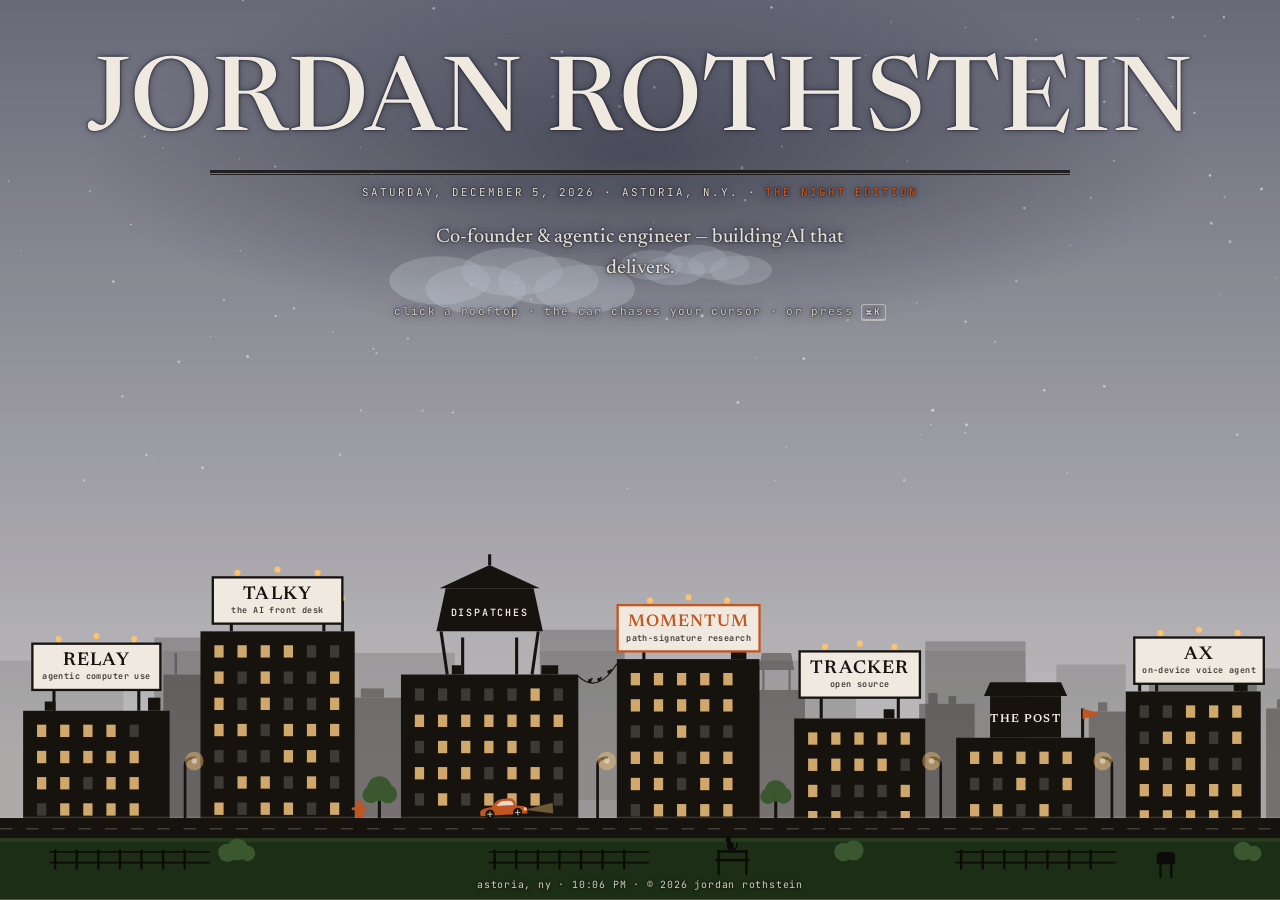
==== commit 1b4c8727: "The car chases your cursor; arrow-key driving retired Point anywhere over the city and the car drive" ====
--- a/index.html
+++ b/index.html
@@ -37,7 +37,7 @@
     <p class="dateline mono reveal"><span id="folio-date">…</span> · <span id="mast-wx">…</span> · <span id="edition">the evening post</span></p>
     <p class="standfirst reveal">Co-founder &amp; agentic engineer — building AI that delivers.</p>
     <p class="skyline-hint mono reveal" id="hint-line" role="button" tabindex="0" aria-label="Open the index">
-      <span class="hint-desktop">click a rooftop · <kbd>←</kbd><kbd>→</kbd> drive the street · or press <kbd>⌘K</kbd></span>
+      <span class="hint-desktop">click a rooftop · the car chases your cursor · or press <kbd>⌘K</kbd></span>
       <span class="hint-mobile">tap a rooftop · tap the car to cruise · or tap here</span>
     </p>
   </header>
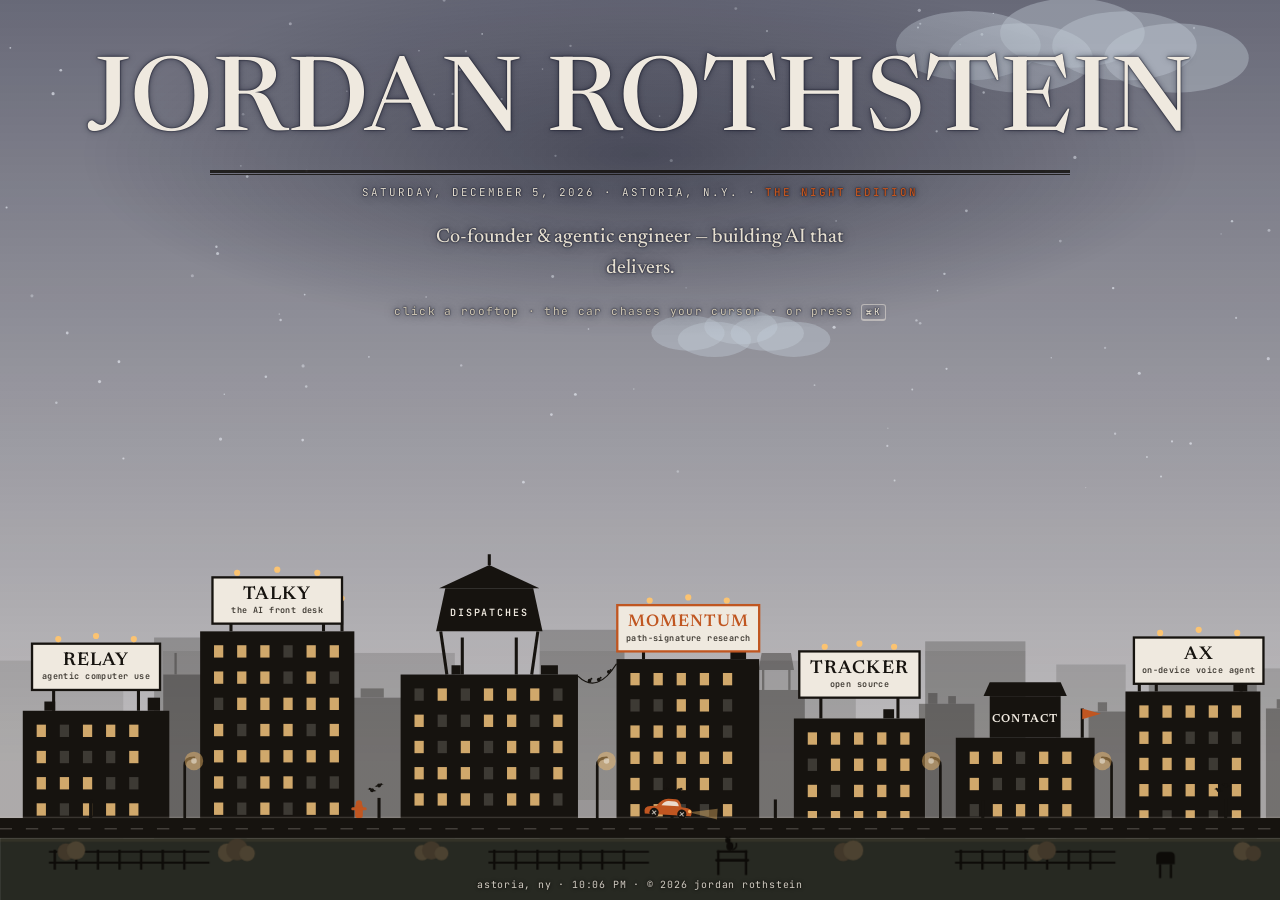
==== commit 94d05f16: "Seasons, birds, the bridge loop, and a plane with consequences Foliage follows the month (bare trees" ====
--- a/index.html
+++ b/index.html
@@ -171,7 +171,7 @@
         </g>
 
         <!-- newsstand: THE POST (contact) -->
-        <g class="spot" data-open="contact" tabindex="0" role="button" aria-label="The Post — contact Jordan">
+        <g class="spot" data-open="contact" tabindex="0" role="button" aria-label="Contact — write to Jordan">
           <rect class="bldg" x="1240" y="250" width="180" height="130"/>
           <g class="win" data-b="6"></g>
           <g class="stand">
@@ -179,7 +179,7 @@
             <path class="awning" d="M 1276 196 L 1384 196 L 1376 178 L 1284 178 Z"/>
             <line x1="1404" y1="250" x2="1404" y2="212"/>
             <path class="flag" d="M 1404 212 L 1428 219 L 1404 226 Z"/>
-            <text class="stand-label" x="1330" y="230">THE POST</text>
+            <text class="stand-label" x="1330" y="230">CONTACT</text>
           </g>
         </g>
 
@@ -231,12 +231,12 @@
       </g>
 
       <!-- the street: grounds the whole composition -->
-      <rect class="street" x="0" y="354" width="2090" height="26" aria-hidden="true"/>
+      <rect class="street" x="0" y="354" width="2560" height="26" aria-hidden="true"/>
 
       <!-- street furniture: curb, lane line, lamps and trees in the gaps -->
       <g class="deco" aria-hidden="true">
-        <rect class="curb" x="0" y="352.4" width="2090" height="1.8"/>
-        <line class="lane" x1="0" y1="368" x2="2078" y2="368"/>
+        <rect class="curb" x="0" y="352.4" width="2560" height="1.8"/>
+        <line class="lane" x1="0" y1="368" x2="2560" y2="368"/>
         <g class="lamp-post" transform="translate(240 354)">
           <path class="post" d="M 0 0 L 0 -68 Q 0 -78 12 -78"/>
           <circle class="lamp-glow" cx="12" cy="-74" r="12"/>
@@ -256,6 +256,12 @@
           <path class="post" d="M 0 0 L 0 -68 Q 0 -78 12 -78"/>
           <circle class="lamp-glow" cx="12" cy="-74" r="12"/>
           <circle class="lamp-bulb" cx="12" cy="-74" r="3.6"/>
+        </g>
+        <g class="tree" transform="translate(118 354)">
+          <line x1="0" y1="0" x2="0" y2="-24"/>
+          <circle cx="0" cy="-35" r="14"/>
+          <circle cx="-10" cy="-28" r="10"/>
+          <circle cx="10" cy="-29" r="10"/>
         </g>
         <g class="tree" transform="translate(492 354)">
           <line x1="0" y1="0" x2="0" y2="-26"/>
@@ -263,6 +269,12 @@
           <circle cx="-11" cy="-30" r="11"/>
           <circle cx="11" cy="-31" r="12"/>
         </g>
+        <g class="tree" transform="translate(872 354)">
+          <line x1="0" y1="0" x2="0" y2="-25"/>
+          <circle cx="0" cy="-37" r="15"/>
+          <circle cx="-10" cy="-29" r="10"/>
+          <circle cx="11" cy="-30" r="11"/>
+        </g>
         <!-- hydrant on the sidewalk, at the curb -->
         <g class="hydrant">
           <rect x="461" y="336" width="10" height="18" rx="3"/>
@@ -280,19 +292,55 @@
           <circle class="lamp-glow" cx="12" cy="-74" r="12"/>
           <circle class="lamp-bulb" cx="12" cy="-74" r="3.6"/>
         </g>
+        <g class="tree" transform="translate(1275 354)">
+          <line x1="0" y1="0" x2="0" y2="-23"/>
+          <circle cx="0" cy="-34" r="13"/>
+          <circle cx="-9" cy="-27" r="9"/>
+          <circle cx="9" cy="-28" r="10"/>
+        </g>
+        <g class="tree" transform="translate(1590 354)">
+          <line x1="0" y1="0" x2="0" y2="-25"/>
+          <circle cx="0" cy="-37" r="15"/>
+          <circle cx="-11" cy="-29" r="10"/>
+          <circle cx="10" cy="-30" r="11"/>
+        </g>
         <g class="tree" transform="translate(1948 354)">
           <line x1="0" y1="0" x2="0" y2="-25"/>
           <circle cx="0" cy="-36" r="15"/>
           <circle cx="-10" cy="-29" r="10"/>
           <circle cx="10" cy="-30" r="11"/>
         </g>
-        <!-- guard rail where the street meets the river -->
-        <g class="rail-end">
-          <line x1="2056" y1="354" x2="2056" y2="336"/>
-          <line x1="2074" y1="354" x2="2074" y2="336"/>
-          <line x1="2048" y1="338" x2="2082" y2="338"/>
+        <g class="tree" transform="translate(2024 354)">
+          <line x1="0" y1="0" x2="0" y2="-22"/>
+          <circle cx="0" cy="-33" r="12"/>
+          <circle cx="-8" cy="-26" r="9"/>
+          <circle cx="8" cy="-27" r="9"/>
+        </g>
+        <!-- the bridge: carries the street over the river and off the
+             frame — where it goes it comes back, on the west side -->
+        <g class="bridge">
+          <rect x="2194" y="360" width="12" height="98"/>
+          <rect x="2414" y="360" width="12" height="98"/>
+          <line class="tower" x1="2200" y1="354" x2="2200" y2="240"/>
+          <line class="tower" x1="2420" y1="354" x2="2420" y2="240"/>
+          <line x1="2190" y1="244" x2="2210" y2="244"/>
+          <line x1="2410" y1="244" x2="2430" y2="244"/>
+          <path class="cable" d="M 2086 346 Q 2145 252 2200 244"/>
+          <path class="cable" d="M 2200 244 Q 2310 332 2420 244"/>
+          <path class="cable" d="M 2420 244 Q 2500 258 2560 296"/>
+          <line x1="2255" y1="354" x2="2255" y2="302"/>
+          <line x1="2310" y1="354" x2="2310" y2="318"/>
+          <line x1="2365" y1="354" x2="2365" y2="302"/>
+          <line class="deck-rail" x1="2090" y1="338" x2="2560" y2="338"/>
+          <line x1="2120" y1="354" x2="2120" y2="338"/>
+          <line x1="2160" y1="354" x2="2160" y2="338"/>
+          <line x1="2470" y1="354" x2="2470" y2="338"/>
+          <line x1="2520" y1="354" x2="2520" y2="338"/>
         </g>
       </g>
+
+      <!-- the birds: they live in the trees, populated by script -->
+      <g id="birds"></g>
 
       <!-- the delivery car: ← → drives it building to building -->
       <g class="car" id="car" tabindex="0" role="button" aria-label="The delivery car — drives the street between buildings">
@@ -322,10 +370,13 @@
         <rect class="grass-glint" x="0" y="380" width="2090" height="5"/>
         <!-- the river: what's past the end of the street -->
         <g class="river">
-          <rect x="2090" y="352" width="140" height="108"/>
-          <line x1="2104" y1="386" x2="2124" y2="386"/>
-          <line x1="2140" y1="410" x2="2164" y2="410"/>
-          <line x1="2112" y1="436" x2="2130" y2="436"/>
+          <rect x="2090" y="380" width="470" height="80"/>
+          <line x1="2104" y1="396" x2="2124" y2="396"/>
+          <line x1="2150" y1="418" x2="2174" y2="418"/>
+          <line x1="2242" y1="402" x2="2262" y2="402"/>
+          <line x1="2330" y1="430" x2="2352" y2="430"/>
+          <line x1="2448" y1="408" x2="2470" y2="408"/>
+          <line x1="2510" y1="434" x2="2528" y2="434"/>
         </g>
         <g class="fence">
           <line class="pickets" x1="70" y1="408" x2="266" y2="408"/>
@@ -343,9 +394,14 @@
           <line class="rail" x1="1239" y1="412" x2="1447" y2="412"/>
         </g>
         <!-- shrubs -->
-        <circle class="shrub" cx="295" cy="399" r="12"/><circle class="shrub" cx="308" cy="395" r="14"/><circle class="shrub" cx="321" cy="400" r="10"/>
-        <circle class="shrub" cx="1094" cy="398" r="12"/><circle class="shrub" cx="1107" cy="396" r="13"/>
-        <circle class="shrub" cx="1612" cy="397" r="12"/><circle class="shrub" cx="1626" cy="400" r="10"/>
+        <circle class="shrub" cx="295" cy="399" r="12"/><circle class="shrub shrub-b" cx="308" cy="395" r="14"/><circle class="shrub" cx="321" cy="400" r="10"/>
+        <circle class="shrub shrub-b" cx="86" cy="398" r="11"/><circle class="shrub" cx="99" cy="396" r="12"/>
+        <circle class="shrub" cx="548" cy="399" r="10"/><circle class="shrub shrub-b" cx="560" cy="396" r="12"/><circle class="shrub" cx="573" cy="400" r="9"/>
+        <circle class="shrub shrub-b" cx="1094" cy="398" r="12"/><circle class="shrub" cx="1107" cy="396" r="13"/>
+        <circle class="shrub" cx="1345" cy="399" r="11"/><circle class="shrub shrub-b" cx="1358" cy="396" r="12"/>
+        <circle class="shrub" cx="1612" cy="397" r="12"/><circle class="shrub shrub-b" cx="1626" cy="400" r="10"/>
+        <circle class="shrub shrub-b" cx="1740" cy="398" r="11"/><circle class="shrub" cx="1753" cy="396" r="12"/><circle class="shrub" cx="1766" cy="400" r="9"/>
+        <circle class="shrub" cx="2020" cy="398" r="11"/><circle class="shrub shrub-b" cx="2033" cy="396" r="12"/>
         <!-- bench, with the park cat on its backrest -->
         <rect x="930" y="396" width="40" height="3.2" rx="1.6"/>
         <rect x="928" y="407" width="44" height="3.6" rx="1.8"/>
--- a/styles.css
+++ b/styles.css
@@ -71,7 +71,7 @@
 
 /* ============ Scene layers ============ */
 #weather { position: fixed; inset: 0; z-index: 0; width: 100%; height: 100%; pointer-events: none; }
-#sky     { position: fixed; inset: 0; z-index: 1; width: 100%; height: 100%; pointer-events: none; }
+#sky     { position: fixed; inset: 0; z-index: 5; width: 100%; height: 100%; pointer-events: none; } /* the plane flies in front of the city */
 
 /* ============ Masthead in the sky ============ */
 .masthead {
@@ -134,7 +134,11 @@
 .roof-deco rect, .roof-deco .pigeon circle { fill: var(--sky-ink); }
 .roof-deco .wire { stroke: var(--sky-ink); stroke-width: 1.6; fill: none; }
 .deco { pointer-events: none; }
-.rail-end line { stroke: var(--sky-ink); stroke-width: 3.5; stroke-linecap: round; }
+.bridge line, .bridge path { stroke: var(--sky-ink); stroke-width: 3; fill: none; stroke-linecap: round; }
+.bridge .tower { stroke-width: 7; }
+.bridge .cable { stroke-width: 4; }
+.bridge .deck-rail { stroke-width: 2.4; }
+.bridge rect { fill: var(--sky-ink); }
 .fg .river rect { fill: var(--sky-ink); opacity: .55; }
 .fg .river line { stroke: var(--paper); stroke-width: 2; opacity: .3; stroke-linecap: round; }
 .deco .curb { fill: var(--paper); opacity: .16; }
@@ -143,7 +147,20 @@
 .lamp-post .lamp-bulb { fill: var(--paper); opacity: .55; }
 .lamp-post .lamp-glow { fill: var(--lamp); opacity: .45; transition: fill 1s var(--ease); }
 .tree line { stroke: var(--sky-ink); stroke-width: 4; }
-.tree circle { fill: var(--leaf); transition: fill 1.2s var(--ease); }
+.tree circle { fill: var(--leaf); transition: fill 1.2s var(--ease), opacity 1.2s var(--ease); }
+.tree circle:nth-of-type(2) { fill: var(--leaf-2, var(--leaf)); }
+/* winter: the leaves are gone — bare trunks until spring */
+html[data-season="winter"] .tree circle { opacity: 0; }
+/* the birds: ink like the pigeons, clickable unlike the pigeons */
+#birds { pointer-events: auto; }
+.bird { cursor: pointer; }
+.bird circle, .bird path { fill: var(--sky-ink); }
+.bird .wing { opacity: 0; }
+.bird.flying .wing {
+  opacity: 1; transform-box: fill-box; transform-origin: 50% 100%;
+  animation: bird-flap .24s infinite alternate ease-in-out;
+}
+@keyframes bird-flap { from { transform: scaleY(.35); } to { transform: scaleY(1.2); } }
 
 /* the foreground park strip: the scene's living green edge */
 .fg { pointer-events: none; }
@@ -151,6 +168,7 @@
 .fg .fg-ground { fill: var(--grass); transition: fill 1.2s var(--ease); }
 .fg .grass-glint { fill: var(--leaf); opacity: .35; transition: fill 1.2s var(--ease); }
 .fg .shrub { fill: var(--leaf); transition: fill 1.2s var(--ease); }
+.fg .shrub-b { fill: var(--leaf-2, var(--leaf)); }
 .hydrant rect, .hydrant circle { fill: var(--accent); }
 .fg .fence .pickets { stroke: var(--fg-ink); stroke-width: 26; stroke-dasharray: 3 25; }
 .fg .fence .rail { stroke: var(--fg-ink); stroke-width: 2.4; }
@@ -211,14 +229,17 @@
 .car .car-window { fill: var(--paper); opacity: .9; }
 .car .wheel { fill: var(--sky-ink); }
 .car .spokes line { stroke: var(--paper); stroke-width: 1.4; opacity: .7; }
-.car .headlight { fill: var(--car-lamp, var(--lamp)); transition: fill 1s var(--ease); }
-.car .beam { fill: var(--car-lamp, var(--lamp)); opacity: .25; transition: fill 1s var(--ease); }
-/* headlights flick on whenever the engine is running, whatever the hour */
-.car.driving { --car-lamp: rgba(255, 196, 110, .75); }
-/* and after dark they stay on, parked or not */
+/* headlights are for after dark — daylight keeps them off entirely */
+.car .headlight { fill: var(--car-lamp, var(--lamp)); opacity: 0; transition: fill 1s var(--ease), opacity 1s var(--ease); }
+.car .beam { fill: var(--car-lamp, var(--lamp)); opacity: 0; transition: fill 1s var(--ease), opacity 1s var(--ease); }
 html[data-edition="night"] .car { --car-lamp: rgba(255, 205, 120, .95); }
+html[data-edition="night"] .car .headlight { opacity: 1; }
 html[data-edition="night"] .car .beam { opacity: .4; }
 html[data-edition="evening"] .car { --car-lamp: rgba(255, 205, 120, .7); }
+html[data-edition="evening"] .car .headlight { opacity: 1; }
+html[data-edition="evening"] .car .beam { opacity: .25; }
+/* a running engine brightens them — after dark only */
+html[data-edition="night"] .car.driving, html[data-edition="evening"] .car.driving { --car-lamp: rgba(255, 196, 110, .95); }
 .car:hover .car-body, .car:focus-visible .car-body { filter: brightness(1.12); }
 .puff {
   fill: var(--ink-faint); opacity: .5;
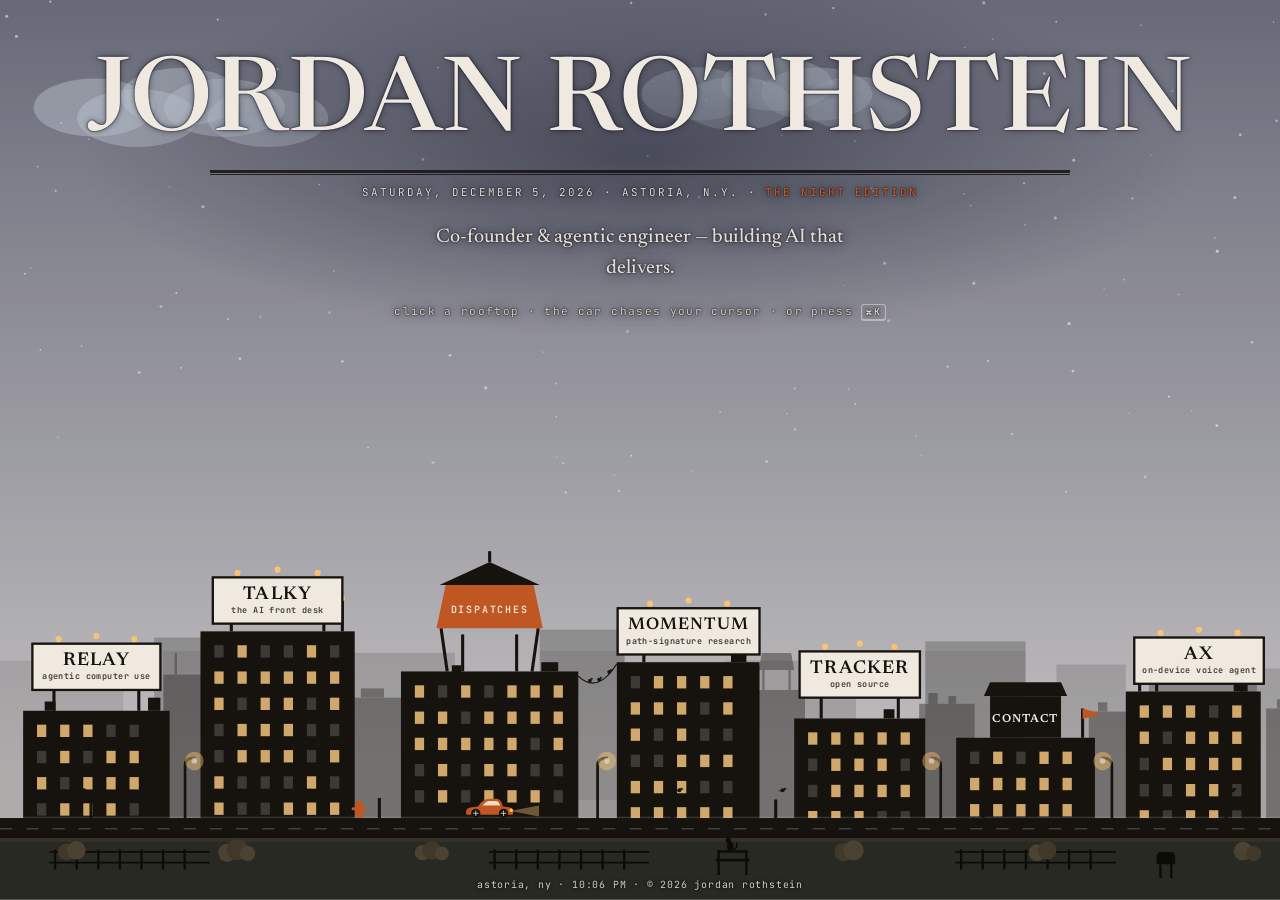
==== commit 2c210170: "Wandering birds, a fiery crash, and a Triborough-scale bridge Birds now keep their own clocks and fl" ====
--- a/index.html
+++ b/index.html
@@ -231,12 +231,12 @@
       </g>
 
       <!-- the street: grounds the whole composition -->
-      <rect class="street" x="0" y="354" width="2560" height="26" aria-hidden="true"/>
+      <rect class="street" x="0" y="354" width="2960" height="26" aria-hidden="true"/>
 
       <!-- street furniture: curb, lane line, lamps and trees in the gaps -->
       <g class="deco" aria-hidden="true">
-        <rect class="curb" x="0" y="352.4" width="2560" height="1.8"/>
-        <line class="lane" x1="0" y1="368" x2="2560" y2="368"/>
+        <rect class="curb" x="0" y="352.4" width="2960" height="1.8"/>
+        <line class="lane" x1="0" y1="368" x2="2960" y2="368"/>
         <g class="lamp-post" transform="translate(240 354)">
           <path class="post" d="M 0 0 L 0 -68 Q 0 -78 12 -78"/>
           <circle class="lamp-glow" cx="12" cy="-74" r="12"/>
@@ -316,26 +316,55 @@
           <circle cx="-8" cy="-26" r="9"/>
           <circle cx="8" cy="-27" r="9"/>
         </g>
-        <!-- the bridge: carries the street over the river and off the
-             frame — where it goes it comes back, on the west side -->
+        <!-- the bridge: a Triborough of our own — twin portal towers, great
+             catenary cables, a stiffening truss under the deck. it carries
+             the street off the frame east; the street returns on the west. -->
         <g class="bridge">
-          <rect x="2194" y="360" width="12" height="98"/>
-          <rect x="2414" y="360" width="12" height="98"/>
-          <line class="tower" x1="2200" y1="354" x2="2200" y2="240"/>
-          <line class="tower" x1="2420" y1="354" x2="2420" y2="240"/>
-          <line x1="2190" y1="244" x2="2210" y2="244"/>
-          <line x1="2410" y1="244" x2="2430" y2="244"/>
-          <path class="cable" d="M 2086 346 Q 2145 252 2200 244"/>
-          <path class="cable" d="M 2200 244 Q 2310 332 2420 244"/>
-          <path class="cable" d="M 2420 244 Q 2500 258 2560 296"/>
-          <line x1="2255" y1="354" x2="2255" y2="302"/>
-          <line x1="2310" y1="354" x2="2310" y2="318"/>
-          <line x1="2365" y1="354" x2="2365" y2="302"/>
-          <line class="deck-rail" x1="2090" y1="338" x2="2560" y2="338"/>
-          <line x1="2120" y1="354" x2="2120" y2="338"/>
-          <line x1="2160" y1="354" x2="2160" y2="338"/>
-          <line x1="2470" y1="354" x2="2470" y2="338"/>
-          <line x1="2520" y1="354" x2="2520" y2="338"/>
+          <!-- anchorage on the Astoria side -->
+          <rect x="2098" y="316" width="42" height="38"/>
+          <!-- piers into the water -->
+          <rect x="2280" y="372" width="40" height="88"/>
+          <rect x="2780" y="372" width="40" height="88"/>
+          <!-- tower 1: twin legs, portal struts -->
+          <line class="tower" x1="2288" y1="372" x2="2288" y2="92"/>
+          <line class="tower" x1="2312" y1="372" x2="2312" y2="92"/>
+          <line class="strut" x1="2280" y1="92" x2="2320" y2="92"/>
+          <line class="strut" x1="2284" y1="176" x2="2316" y2="176"/>
+          <line class="strut" x1="2284" y1="258" x2="2316" y2="258"/>
+          <!-- tower 2 (mostly beyond the frame — the span is that long) -->
+          <line class="tower" x1="2788" y1="372" x2="2788" y2="92"/>
+          <line class="tower" x1="2812" y1="372" x2="2812" y2="92"/>
+          <line class="strut" x1="2780" y1="92" x2="2820" y2="92"/>
+          <line class="strut" x1="2784" y1="176" x2="2816" y2="176"/>
+          <line class="strut" x1="2784" y1="258" x2="2816" y2="258"/>
+          <!-- main cables: anchorage, over both towers, off east -->
+          <path class="cable" d="M 2110 322 Q 2210 118 2300 92"/>
+          <path class="cable" d="M 2300 92 Q 2430 302 2550 302 Q 2670 302 2800 92"/>
+          <path class="cable" d="M 2800 92 Q 2900 120 2960 176"/>
+          <!-- suspenders, side span then main span -->
+          <line class="susp" x1="2154" y1="238" x2="2154" y2="354"/>
+          <line class="susp" x1="2205" y1="168" x2="2205" y2="354"/>
+          <line class="susp" x1="2256" y1="120" x2="2256" y2="354"/>
+          <line class="susp" x1="2350" y1="170" x2="2350" y2="354"/>
+          <line class="susp" x1="2390" y1="217" x2="2390" y2="354"/>
+          <line class="susp" x1="2430" y1="255" x2="2430" y2="354"/>
+          <line class="susp" x1="2470" y1="282" x2="2470" y2="354"/>
+          <line class="susp" x1="2510" y1="298" x2="2510" y2="354"/>
+          <line class="susp" x1="2550" y1="303" x2="2550" y2="354"/>
+          <line class="susp" x1="2590" y1="298" x2="2590" y2="354"/>
+          <line class="susp" x1="2630" y1="282" x2="2630" y2="354"/>
+          <line class="susp" x1="2670" y1="255" x2="2670" y2="354"/>
+          <line class="susp" x1="2710" y1="217" x2="2710" y2="354"/>
+          <line class="susp" x1="2750" y1="170" x2="2750" y2="354"/>
+          <line class="susp" x1="2874" y1="122" x2="2874" y2="354"/>
+          <line class="susp" x1="2920" y1="149" x2="2920" y2="354"/>
+          <!-- stiffening truss under the deck -->
+          <line class="truss" x1="2136" y1="358" x2="2960" y2="358"/>
+          <line class="truss" x1="2136" y1="372" x2="2960" y2="372"/>
+          <path class="truss" d="M 2136 372 L 2176 358 L 2216 372 L 2256 358 L 2296 372 L 2336 358 L 2376 372 L 2416 358 L 2456 372 L 2496 358 L 2536 372 L 2576 358 L 2616 372 L 2656 358 L 2696 372 L 2736 358 L 2776 372 L 2816 358 L 2856 372 L 2896 358 L 2936 372"/>
+          <!-- deck railing -->
+          <line class="deck-rail" x1="2090" y1="338" x2="2960" y2="338"/>
+          <line class="susp" x1="2120" y1="354" x2="2120" y2="338"/>
         </g>
       </g>
 
@@ -370,13 +399,17 @@
         <rect class="grass-glint" x="0" y="380" width="2090" height="5"/>
         <!-- the river: what's past the end of the street -->
         <g class="river">
-          <rect x="2090" y="380" width="470" height="80"/>
+          <rect x="2090" y="380" width="870" height="80"/>
           <line x1="2104" y1="396" x2="2124" y2="396"/>
           <line x1="2150" y1="418" x2="2174" y2="418"/>
           <line x1="2242" y1="402" x2="2262" y2="402"/>
           <line x1="2330" y1="430" x2="2352" y2="430"/>
           <line x1="2448" y1="408" x2="2470" y2="408"/>
           <line x1="2510" y1="434" x2="2528" y2="434"/>
+          <line x1="2620" y1="400" x2="2642" y2="400"/>
+          <line x1="2700" y1="426" x2="2724" y2="426"/>
+          <line x1="2840" y1="404" x2="2862" y2="404"/>
+          <line x1="2900" y1="432" x2="2918" y2="432"/>
         </g>
         <g class="fence">
           <line class="pickets" x1="70" y1="408" x2="266" y2="408"/>
--- a/styles.css
+++ b/styles.css
@@ -135,8 +135,11 @@
 .roof-deco .wire { stroke: var(--sky-ink); stroke-width: 1.6; fill: none; }
 .deco { pointer-events: none; }
 .bridge line, .bridge path { stroke: var(--sky-ink); stroke-width: 3; fill: none; stroke-linecap: round; }
-.bridge .tower { stroke-width: 7; }
-.bridge .cable { stroke-width: 4; }
+.bridge .tower { stroke-width: 9; }
+.bridge .strut { stroke-width: 5; }
+.bridge .cable { stroke-width: 5; }
+.bridge .susp { stroke-width: 1.8; }
+.bridge .truss { stroke-width: 2; }
 .bridge .deck-rail { stroke-width: 2.4; }
 .bridge rect { fill: var(--sky-ink); }
 .fg .river rect { fill: var(--sky-ink); opacity: .55; }
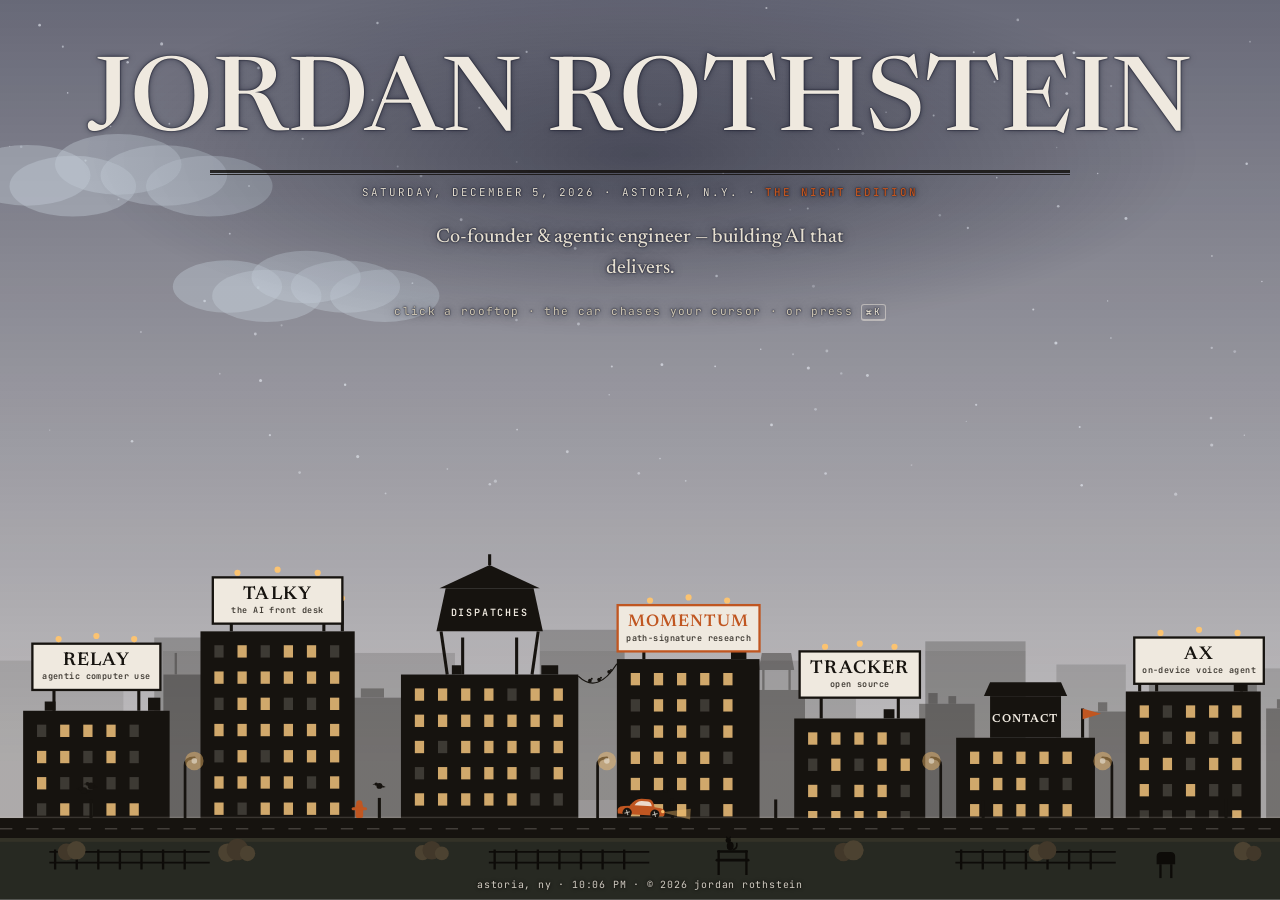
==== commit e6ee7685: "Birds own the whole sky; the plane lives in the world Birds move to a full-viewport layer and wander" ====
--- a/index.html
+++ b/index.html
@@ -368,8 +368,6 @@
         </g>
       </g>
 
-      <!-- the birds: they live in the trees, populated by script -->
-      <g id="birds"></g>
 
       <!-- the delivery car: ← → drives it building to building -->
       <g class="car" id="car" tabindex="0" role="button" aria-label="The delivery car — drives the street between buildings">
@@ -454,6 +452,10 @@
     </svg>
   </div>
 
+  <!-- the birds' sky: a full-viewport layer so they can soar through
+       the whitespace; their perches stay pinned to the trees below -->
+  <svg id="bird-sky" aria-hidden="true"></svg>
+
   <!-- ===== the clipping: content panel, newspaper-styled ===== -->
   <div class="clipping-layer" id="clipping-layer" hidden>
     <div class="clipping" role="dialog" aria-modal="false" aria-labelledby="clip-title">
--- a/styles.css
+++ b/styles.css
@@ -155,8 +155,8 @@
 /* winter: the leaves are gone — bare trunks until spring */
 html[data-season="winter"] .tree circle { opacity: 0; }
 /* the birds: ink like the pigeons, clickable unlike the pigeons */
-#birds { pointer-events: auto; }
-.bird { cursor: pointer; }
+#bird-sky { position: fixed; inset: 0; z-index: 4; width: 100%; height: 100%; pointer-events: none; }
+.bird { cursor: pointer; pointer-events: auto; }
 .bird circle, .bird path { fill: var(--sky-ink); }
 .bird .wing { opacity: 0; }
 .bird.flying .wing {
